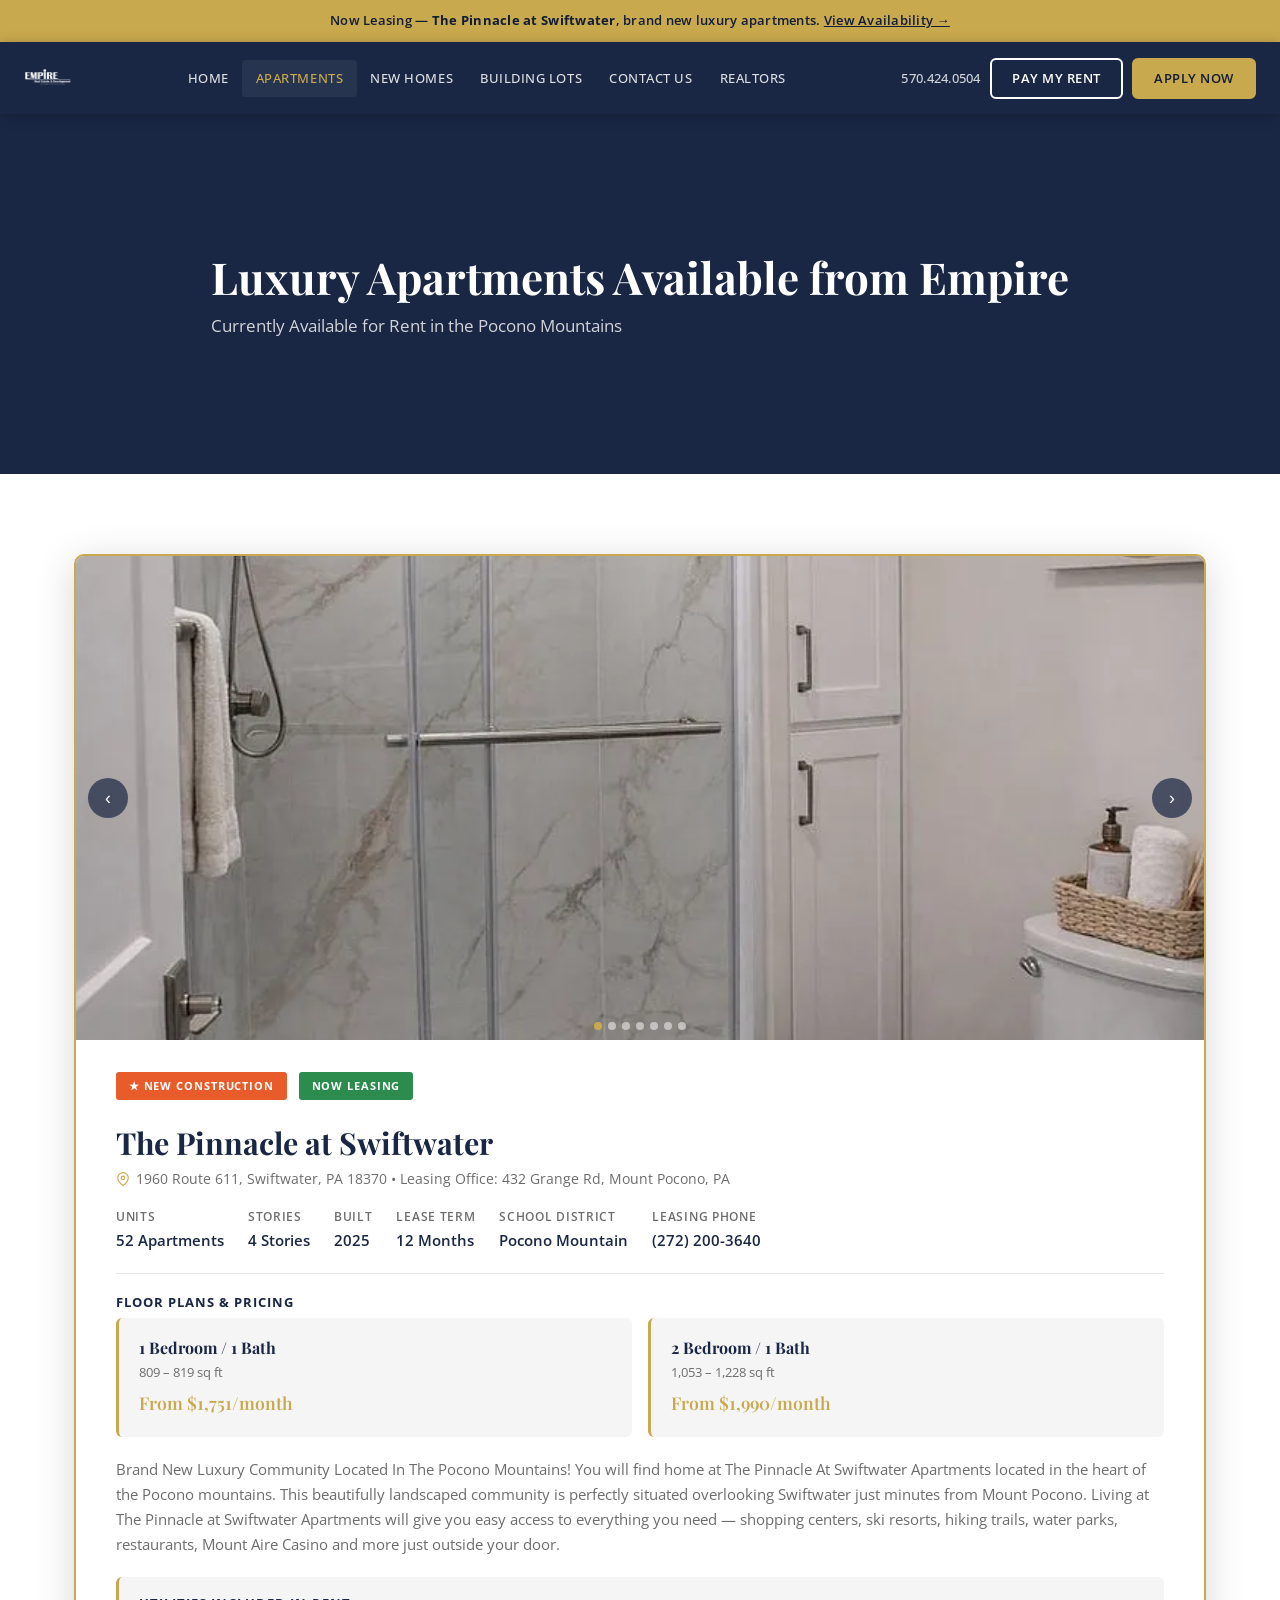
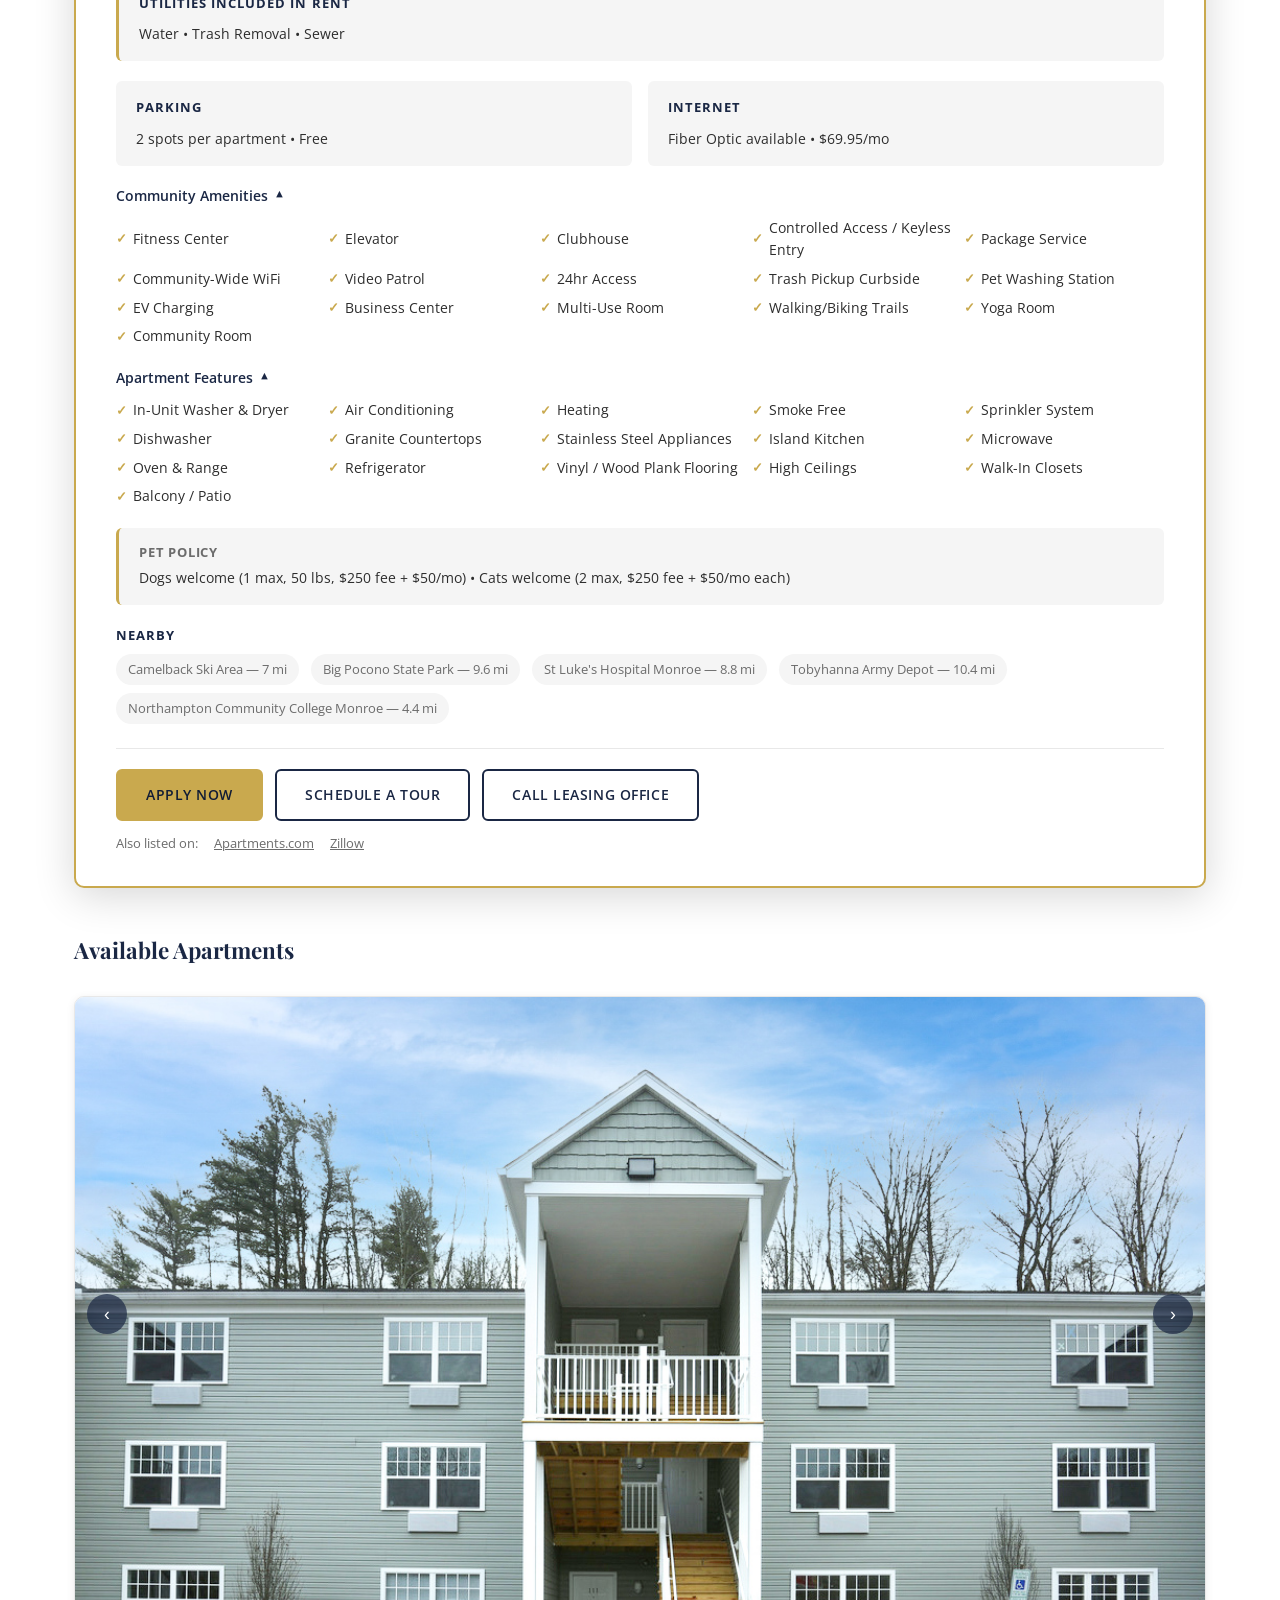
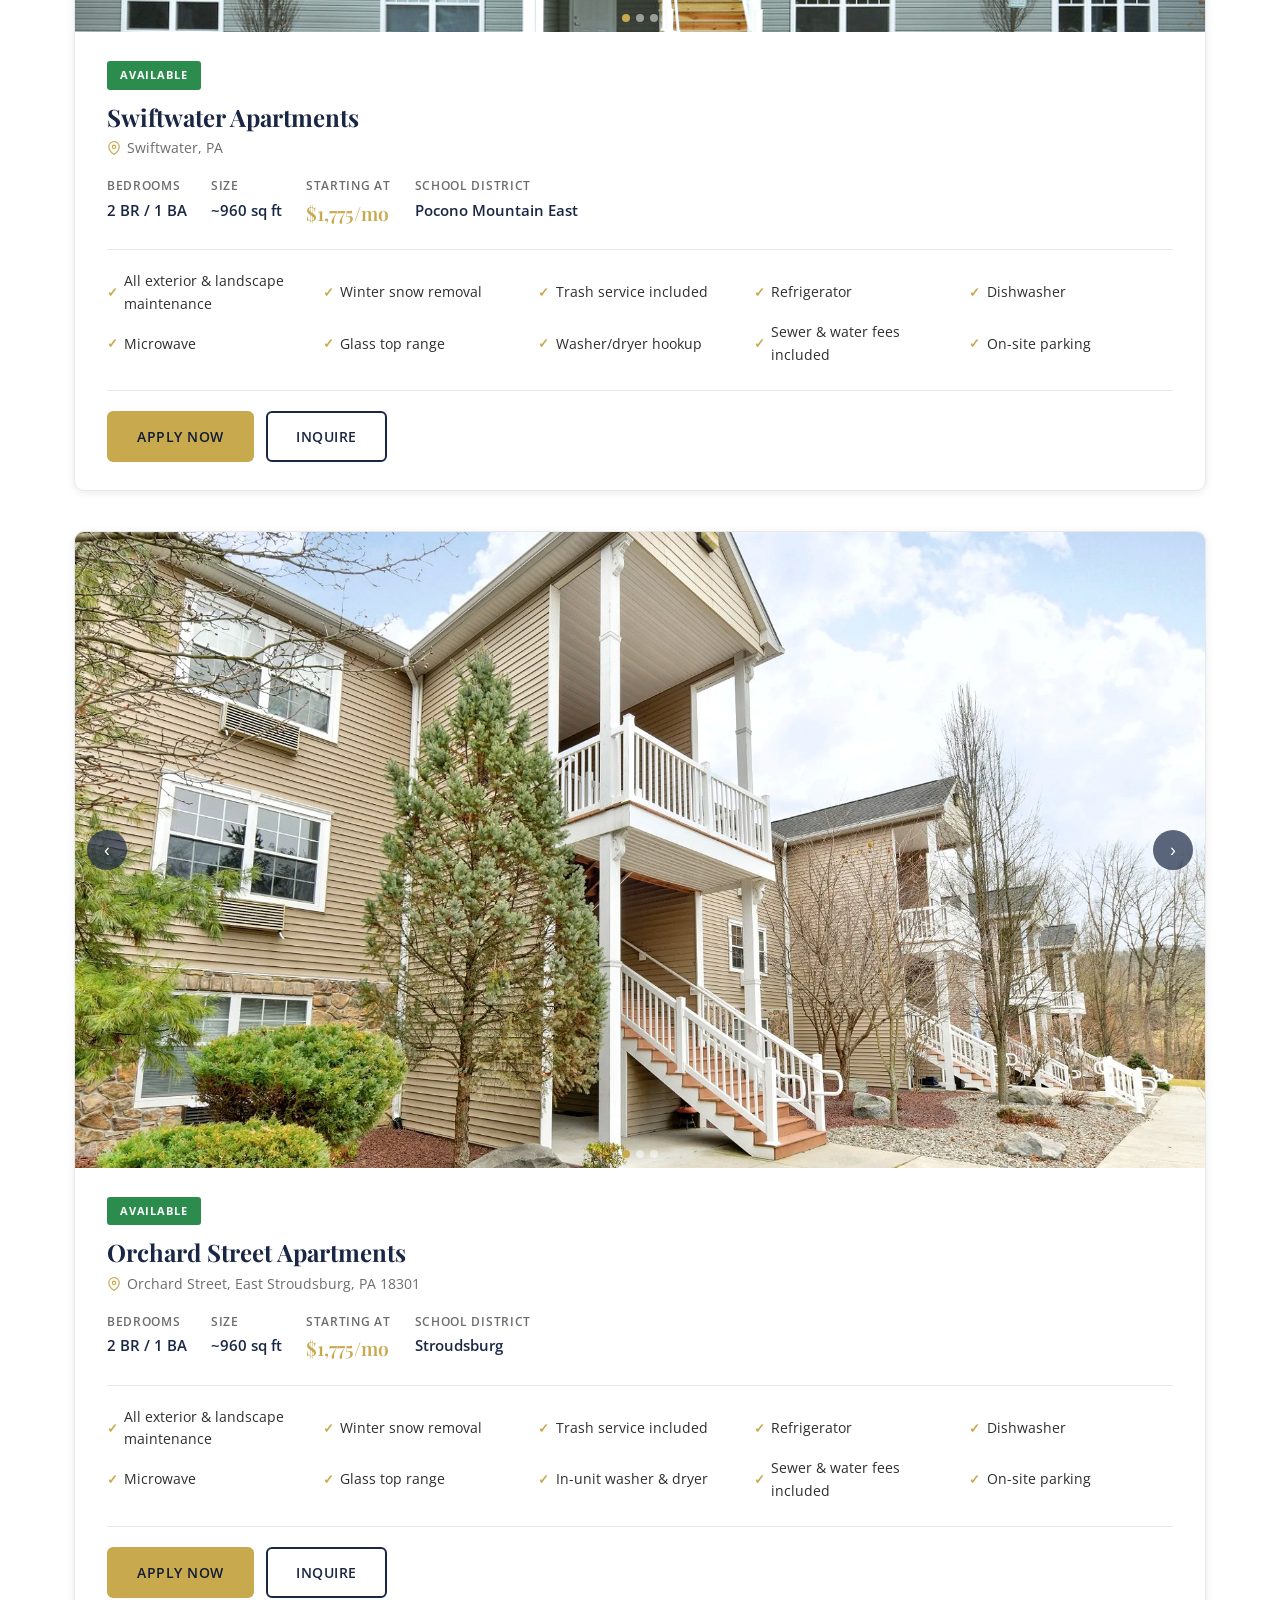
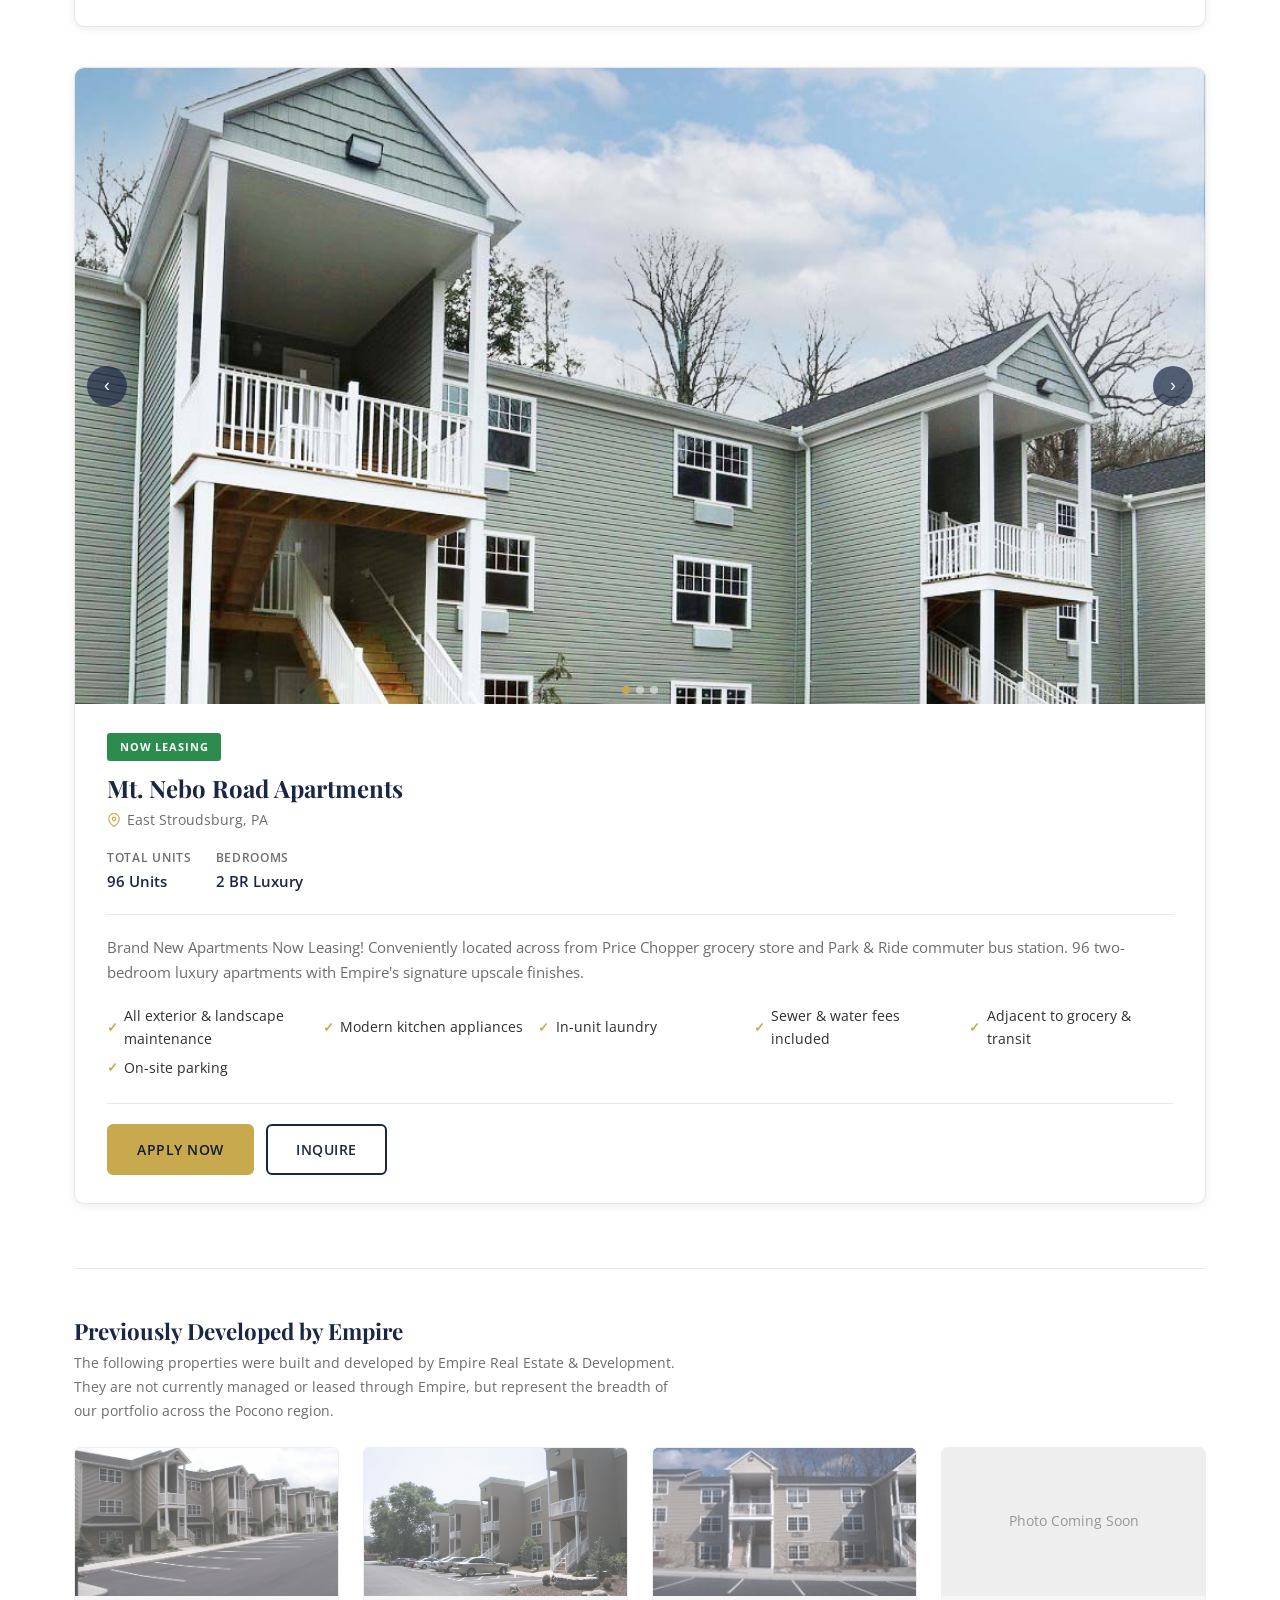
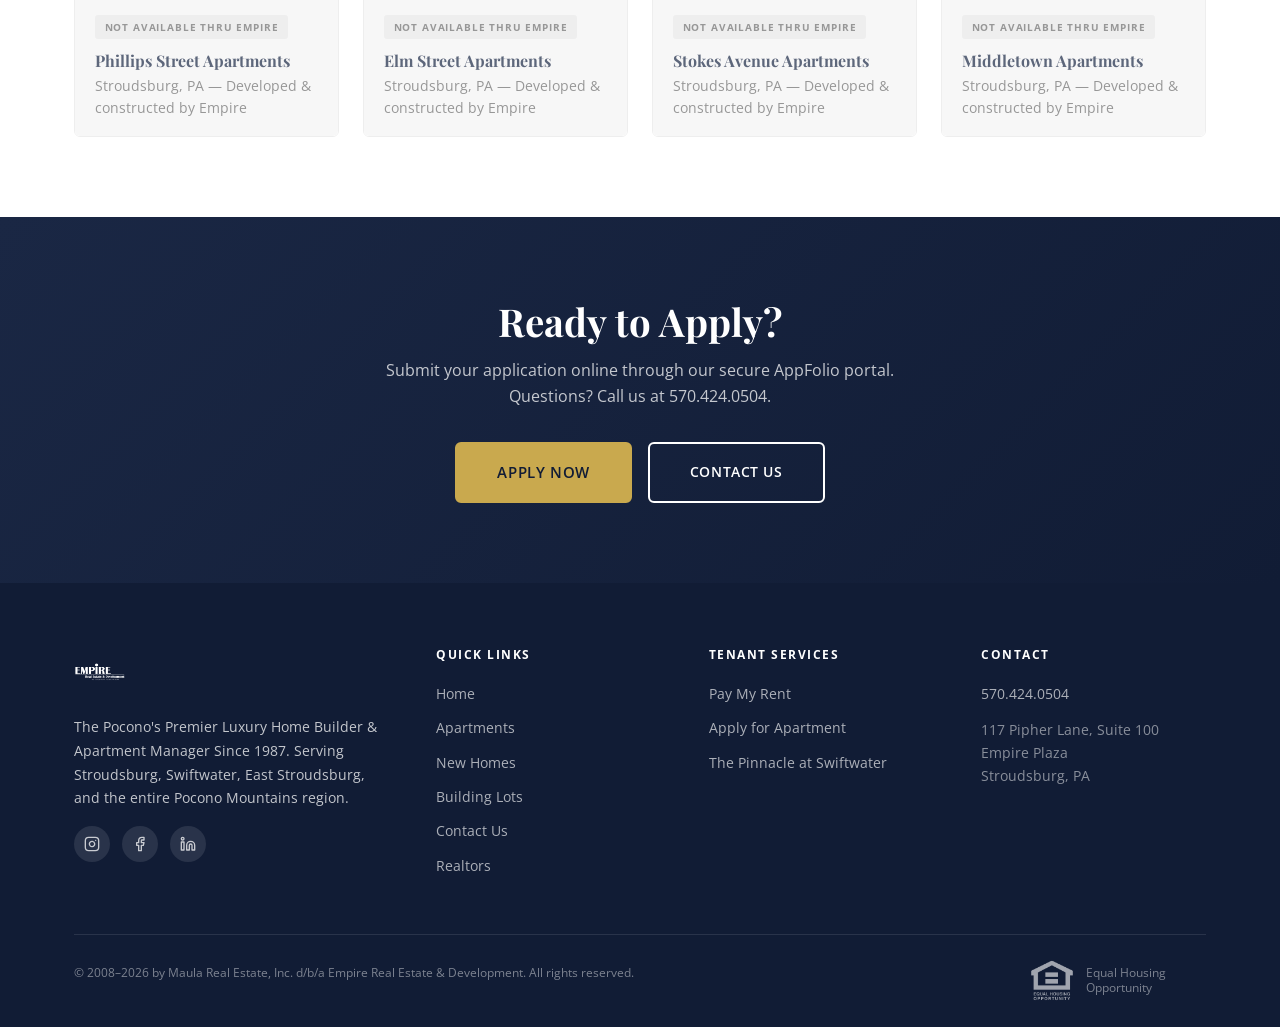
==== apartments.html @ 563bdcbc "Initial" ====
<!DOCTYPE html>
<html lang="en">
<head>
  <meta charset="UTF-8">
  <meta name="viewport" content="width=device-width, initial-scale=1.0">
  <title>Luxury Apartments for Rent | Empire Real Estate</title>
  <meta name="description" content="Browse luxury apartments for rent in the Pocono Mountains — Stroudsburg, Swiftwater &amp; East Stroudsburg. New construction now leasing. Call 570.424.0504.">

  <!-- Open Graph -->
  <meta property="og:type"        content="website">
  <meta property="og:url"         content="https://www.empireunlimited.com/apartments.html">
  <meta property="og:title"       content="Luxury Apartments for Rent | Empire Real Estate">
  <meta property="og:description" content="Browse luxury apartments for rent in the Pocono Mountains — Stroudsburg, Swiftwater &amp; East Stroudsburg.">
  <meta property="og:image"       content="https://www.empireunlimited.com/images/pinnacle-at-swiftwater/livingroom.jpg">

  <!-- Favicon -->
  <link rel="icon"             href="favicon.ico" sizes="any">
  <link rel="icon"             href="images/favicon-32x32.png" type="image/png" sizes="32x32">
  <link rel="icon"             href="images/favicon-16x16.png" type="image/png" sizes="16x16">
  <link rel="apple-touch-icon" href="images/apple-touch-icon.png">

  <!-- Fonts -->
  <link rel="preconnect" href="https://fonts.googleapis.com">
  <link rel="preconnect" href="https://fonts.gstatic.com" crossorigin>
  <link href="https://fonts.googleapis.com/css2?family=Playfair+Display:ital,wght@0,400;0,600;0,700;1,400&family=Open+Sans:wght@300;400;500;600&display=swap" rel="stylesheet">

  <link rel="stylesheet" href="css/style.css">
</head>
<body>

<!-- ===== INFO BANNER ===== -->
<div class="info-banner">
  <p>Now Leasing — <strong>The Pinnacle at Swiftwater</strong>, brand new luxury apartments. <a href="#pinnacle">View Availability &rarr;</a></p>
</div>

<!-- ===== HEADER ===== -->
<header class="site-header">
  <div class="header-inner">
    <a href="index.html" class="header-logo" aria-label="Empire Real Estate — Home">
      <img src="images/brand/02-logo-rgb.png" alt="Empire Real Estate &amp; Development">
    </a>
    <button class="nav-toggle" aria-label="Toggle navigation" aria-expanded="false">☰</button>
    <nav class="header-nav" aria-label="Main navigation">
      <a href="index.html">Home</a>
      <a href="apartments.html">Apartments</a>
      <a href="new-homes.html">New Homes</a>
      <a href="building-lots.html">Building Lots</a>
      <a href="contact.html">Contact Us</a>
      <a href="realtors.html">Realtors</a>
    </nav>
    <div class="header-ctas">
      <span class="header-phone"><a href="tel:5704240504">570.424.0504</a></span>
      <a href="https://empirerealestate.appfolio.com/connect/users/sign_in" class="btn btn-outline btn-sm" target="_blank" rel="noopener noreferrer">Pay My Rent</a>
      <a href="https://empirerealestate.appfolio.com/listings/e20c38e4-67cb-4329-a742-0ed7de49cdbc/apply?source=Website" class="btn btn-primary btn-sm" target="_blank" rel="noopener noreferrer">Apply Now</a>
    </div>
  </div>
</header>

<!-- ===== PAGE HERO ===== -->
<section class="page-hero">
  <div class="container page-hero-content">
    <h1>Luxury Apartments Available from Empire</h1>
    <p>Currently Available for Rent in the Pocono Mountains</p>
  </div>
</section>

<!-- ===== APARTMENTS MAIN ===== -->
<section class="section">
  <div class="container">

    <!-- ==================== PINNACLE AT SWIFTWATER (FEATURED) ==================== -->
    <div class="apt-card-featured" id="pinnacle">
      <!-- Gallery -->
      <div class="apt-gallery apt-gallery-featured">
        <img src="images/pinnacle-at-swiftwater/42c678403e1d81d7187f6c78c7945374-cc_ft_768.jpg" alt="The Pinnacle at Swiftwater exterior" class="active">
        <img src="images/pinnacle-at-swiftwater/livingroom.jpg" alt="Pinnacle at Swiftwater luxury living room" loading="lazy">
        <img src="images/pinnacle-at-swiftwater/8e52c3ddbadc016cf6ee925c57341535-cc_ft_768.jpg" alt="Pinnacle at Swiftwater kitchen" loading="lazy">
        <img src="images/pinnacle-at-swiftwater/95d7ea08d650b761234edf75964a9949-cc_ft_768.jpg" alt="Pinnacle at Swiftwater bedroom" loading="lazy">
        <img src="images/pinnacle-at-swiftwater/7bb06bfc869e3f164def2ef9836ce041-cc_ft_768.jpg" alt="Pinnacle at Swiftwater amenities" loading="lazy">
        <img src="images/pinnacle-at-swiftwater/b66e2c9a29f76f85a94e25e8d7f66b3d-cc_ft_768.jpg" alt="Pinnacle at Swiftwater community" loading="lazy">
        <img src="images/pinnacle-at-swiftwater/dining.jpg" alt="Pinnacle at Swiftwater dining area" loading="lazy">
        <button class="gallery-btn prev" aria-label="Previous photo">&#8249;</button>
        <button class="gallery-btn next" aria-label="Next photo">&#8250;</button>
        <div class="gallery-dots">
          <button class="gallery-dot active" aria-label="Photo 1"></button>
          <button class="gallery-dot" aria-label="Photo 2"></button>
          <button class="gallery-dot" aria-label="Photo 3"></button>
          <button class="gallery-dot" aria-label="Photo 4"></button>
          <button class="gallery-dot" aria-label="Photo 5"></button>
          <button class="gallery-dot" aria-label="Photo 6"></button>
          <button class="gallery-dot" aria-label="Photo 7"></button>
        </div>
      </div>

      <!-- Body -->
      <div class="apt-body apt-body-featured">
        <div style="display:flex;align-items:center;gap:.75rem;flex-wrap:wrap;margin-bottom:.75rem;">
          <span class="apt-badge new">&#9733; New Construction</span>
          <span class="apt-badge leasing">Now Leasing</span>
        </div>

        <h2 class="apt-title apt-title-featured">The Pinnacle at Swiftwater</h2>
        <p class="apt-location">
          <svg xmlns="http://www.w3.org/2000/svg" viewBox="0 0 24 24" fill="none" stroke="currentColor" stroke-width="2" stroke-linecap="round" stroke-linejoin="round"><path d="M21 10c0 7-9 13-9 13s-9-6-9-13a9 9 0 0 1 18 0z"/><circle cx="12" cy="10" r="3"/></svg>
          1960 Route 611, Swiftwater, PA 18370 &bull; Leasing Office: 432 Grange Rd, Mount Pocono, PA
        </p>

        <div class="apt-meta">
          <div class="apt-meta-item">
            <span class="apt-meta-label">Units</span>
            <span class="apt-meta-value">52 Apartments</span>
          </div>
          <div class="apt-meta-item">
            <span class="apt-meta-label">Stories</span>
            <span class="apt-meta-value">4 Stories</span>
          </div>
          <div class="apt-meta-item">
            <span class="apt-meta-label">Built</span>
            <span class="apt-meta-value">2025</span>
          </div>
          <div class="apt-meta-item">
            <span class="apt-meta-label">Lease Term</span>
            <span class="apt-meta-value">12 Months</span>
          </div>
          <div class="apt-meta-item">
            <span class="apt-meta-label">School District</span>
            <span class="apt-meta-value">Pocono Mountain</span>
          </div>
          <div class="apt-meta-item">
            <span class="apt-meta-label">Leasing Phone</span>
            <span class="apt-meta-value"><a href="tel:2722003640">(272) 200-3640</a></span>
          </div>
        </div>

        <!-- Floor Plans -->
        <h3 class="amenities-section-title">Floor Plans &amp; Pricing</h3>
        <div class="floor-plans">
          <div class="floor-plan-card">
            <h4>1 Bedroom / 1 Bath</h4>
            <p class="sqft">809 &ndash; 819 sq ft</p>
            <p class="price">From $1,751/month</p>
          </div>
          <div class="floor-plan-card">
            <h4>2 Bedroom / 1 Bath</h4>
            <p class="sqft">1,053 &ndash; 1,228 sq ft</p>
            <p class="price">From $1,990/month</p>
          </div>
        </div>

        <!-- Description -->
        <p class="apt-desc">Brand New Luxury Community Located In The Pocono Mountains! You will find home at The Pinnacle At Swiftwater Apartments located in the heart of the Pocono mountains. This beautifully landscaped community is perfectly situated overlooking Swiftwater just minutes from Mount Pocono. Living at The Pinnacle at Swiftwater Apartments will give you easy access to everything you need — shopping centers, ski resorts, hiking trails, water parks, restaurants, Mount Aire Casino and more just outside your door.</p>

        <!-- Utilities -->
        <div style="background:var(--gray-light);border-radius:var(--radius);padding:1rem 1.25rem;margin-bottom:1.25rem;border-left:3px solid var(--gold);">
          <p class="amenities-section-title" style="margin-top:0;">Utilities Included in Rent</p>
          <p style="font-size:.875rem;color:var(--charcoal);margin:0;">Water &bull; Trash Removal &bull; Sewer</p>
        </div>

        <!-- Parking / Internet -->
        <div style="display:grid;grid-template-columns:1fr 1fr;gap:1rem;margin-bottom:1.25rem;">
          <div style="background:var(--gray-light);border-radius:var(--radius);padding:1rem 1.25rem;">
            <p class="amenities-section-title" style="margin-top:0;">Parking</p>
            <p style="font-size:.875rem;color:var(--charcoal);margin:0;">2 spots per apartment &bull; Free</p>
          </div>
          <div style="background:var(--gray-light);border-radius:var(--radius);padding:1rem 1.25rem;">
            <p class="amenities-section-title" style="margin-top:0;">Internet</p>
            <p style="font-size:.875rem;color:var(--charcoal);margin:0;">Fiber Optic available &bull; $69.95/mo</p>
          </div>
        </div>

        <!-- Community Amenities -->
        <button class="amenities-toggle open" data-target="pinnacle-community-amenities">
          Community Amenities <span class="arrow">▼</span>
        </button>
        <div id="pinnacle-community-amenities" class="amenities-content open">
          <div class="amenities-grid">
            <span class="amenity-item">Fitness Center</span>
            <span class="amenity-item">Elevator</span>
            <span class="amenity-item">Clubhouse</span>
            <span class="amenity-item">Controlled Access / Keyless Entry</span>
            <span class="amenity-item">Package Service</span>
            <span class="amenity-item">Community-Wide WiFi</span>
            <span class="amenity-item">Video Patrol</span>
            <span class="amenity-item">24hr Access</span>
            <span class="amenity-item">Trash Pickup Curbside</span>
            <span class="amenity-item">Pet Washing Station</span>
            <span class="amenity-item">EV Charging</span>
            <span class="amenity-item">Business Center</span>
            <span class="amenity-item">Multi-Use Room</span>
            <span class="amenity-item">Walking/Biking Trails</span>
            <span class="amenity-item">Yoga Room</span>
            <span class="amenity-item">Community Room</span>
          </div>
        </div>

        <!-- Apartment Features -->
        <button class="amenities-toggle open" data-target="pinnacle-apt-features" style="margin-top:1rem;">
          Apartment Features <span class="arrow">▼</span>
        </button>
        <div id="pinnacle-apt-features" class="amenities-content open">
          <div class="amenities-grid">
            <span class="amenity-item">In-Unit Washer &amp; Dryer</span>
            <span class="amenity-item">Air Conditioning</span>
            <span class="amenity-item">Heating</span>
            <span class="amenity-item">Smoke Free</span>
            <span class="amenity-item">Sprinkler System</span>
            <span class="amenity-item">Dishwasher</span>
            <span class="amenity-item">Granite Countertops</span>
            <span class="amenity-item">Stainless Steel Appliances</span>
            <span class="amenity-item">Island Kitchen</span>
            <span class="amenity-item">Microwave</span>
            <span class="amenity-item">Oven &amp; Range</span>
            <span class="amenity-item">Refrigerator</span>
            <span class="amenity-item">Vinyl / Wood Plank Flooring</span>
            <span class="amenity-item">High Ceilings</span>
            <span class="amenity-item">Walk-In Closets</span>
            <span class="amenity-item">Balcony / Patio</span>
          </div>
        </div>

        <!-- Pet Policy -->
        <div class="pet-policy" style="margin-top:1.25rem;">
          <h4>Pet Policy</h4>
          <p>Dogs welcome (1 max, 50 lbs, $250 fee + $50/mo) &bull; Cats welcome (2 max, $250 fee + $50/mo each)</p>
        </div>

        <!-- Nearby -->
        <p class="amenities-section-title">Nearby</p>
        <div class="nearby-list">
          <span class="nearby-item">Camelback Ski Area — 7 mi</span>
          <span class="nearby-item">Big Pocono State Park — 9.6 mi</span>
          <span class="nearby-item">St Luke's Hospital Monroe — 8.8 mi</span>
          <span class="nearby-item">Tobyhanna Army Depot — 10.4 mi</span>
          <span class="nearby-item">Northampton Community College Monroe — 4.4 mi</span>
        </div>

        <!-- CTAs -->
        <div class="apt-ctas">
          <a href="https://empirerealestate.appfolio.com/listings/e20c38e4-67cb-4329-a742-0ed7de49cdbc/apply?source=Website" class="btn btn-primary" target="_blank" rel="noopener noreferrer">Apply Now</a>
          <a href="contact.html" class="btn btn-outline-navy">Schedule a Tour</a>
          <a href="tel:2722003640" class="btn btn-outline-navy">Call Leasing Office</a>
        </div>

        <div class="apt-ext-links">
          <span>Also listed on:</span>
          <a href="https://www.apartments.com/the-pinnacle-at-swiftwater-swiftwater-pa/04s8gc1" target="_blank" rel="noopener noreferrer">Apartments.com</a>
          <a href="https://www.zillow.com/apartments/swiftwater-pa/the-pinnacle-at-swiftwater/Cm6TND/" target="_blank" rel="noopener noreferrer">Zillow</a>
        </div>
      </div>
    </div>

    <!-- ==================== SWIFTWATER APARTMENTS ==================== -->
    <div style="margin-top:3rem;">
      <h2 style="font-size:1.4rem;margin-bottom:1.5rem;color:var(--navy);">Available Apartments</h2>
    </div>

    <div class="apt-grid">

      <!-- Swiftwater -->
      <div class="apt-card">
        <div class="apt-gallery">
          <img src="images/swiftwater-apts/01-exterior.jpg" alt="Swiftwater Apartments exterior" class="active">
          <img src="images/swiftwater-apts/02-exterior-2.jpg" alt="Swiftwater Apartments exterior view 2" loading="lazy">
          <img src="images/swiftwater-apts/03-interior.jpg" alt="Swiftwater Apartments interior" loading="lazy">
          <button class="gallery-btn prev" aria-label="Previous photo">&#8249;</button>
          <button class="gallery-btn next" aria-label="Next photo">&#8250;</button>
          <div class="gallery-dots">
            <button class="gallery-dot active" aria-label="Photo 1"></button>
            <button class="gallery-dot" aria-label="Photo 2"></button>
            <button class="gallery-dot" aria-label="Photo 3"></button>
          </div>
        </div>
        <div class="apt-body">
          <span class="apt-badge leasing">Available</span>
          <h2 class="apt-title">Swiftwater Apartments</h2>
          <p class="apt-location">
            <svg xmlns="http://www.w3.org/2000/svg" viewBox="0 0 24 24" fill="none" stroke="currentColor" stroke-width="2" stroke-linecap="round" stroke-linejoin="round"><path d="M21 10c0 7-9 13-9 13s-9-6-9-13a9 9 0 0 1 18 0z"/><circle cx="12" cy="10" r="3"/></svg>
            Swiftwater, PA
          </p>
          <div class="apt-meta">
            <div class="apt-meta-item">
              <span class="apt-meta-label">Bedrooms</span>
              <span class="apt-meta-value">2 BR / 1 BA</span>
            </div>
            <div class="apt-meta-item">
              <span class="apt-meta-label">Size</span>
              <span class="apt-meta-value">~960 sq ft</span>
            </div>
            <div class="apt-meta-item">
              <span class="apt-meta-label">Starting At</span>
              <span class="apt-meta-value apt-price">$1,775/mo</span>
            </div>
            <div class="apt-meta-item">
              <span class="apt-meta-label">School District</span>
              <span class="apt-meta-value">Pocono Mountain East</span>
            </div>
          </div>
          <div class="amenities-grid">
            <span class="amenity-item">All exterior &amp; landscape maintenance</span>
            <span class="amenity-item">Winter snow removal</span>
            <span class="amenity-item">Trash service included</span>
            <span class="amenity-item">Refrigerator</span>
            <span class="amenity-item">Dishwasher</span>
            <span class="amenity-item">Microwave</span>
            <span class="amenity-item">Glass top range</span>
            <span class="amenity-item">Washer/dryer hookup</span>
            <span class="amenity-item">Sewer &amp; water fees included</span>
            <span class="amenity-item">On-site parking</span>
          </div>
          <div class="apt-ctas">
            <a href="https://empirerealestate.appfolio.com/listings/e20c38e4-67cb-4329-a742-0ed7de49cdbc/apply?source=Website" class="btn btn-primary" target="_blank" rel="noopener noreferrer">Apply Now</a>
            <a href="contact.html" class="btn btn-outline-navy">Inquire</a>
          </div>
        </div>
      </div>

      <!-- Orchard Street -->
      <div class="apt-card">
        <div class="apt-gallery">
          <img src="images/orchard-street-apts/01-exterior.jpg" alt="Orchard Street Apartments exterior" class="active">
          <img src="images/orchard-street-apts/02-kitchen-interior.jpg" alt="Orchard Street Apartments kitchen" loading="lazy">
          <img src="images/orchard-street-apts/03-bathroom.jpg" alt="Orchard Street Apartments bathroom" loading="lazy">
          <button class="gallery-btn prev" aria-label="Previous photo">&#8249;</button>
          <button class="gallery-btn next" aria-label="Next photo">&#8250;</button>
          <div class="gallery-dots">
            <button class="gallery-dot active" aria-label="Photo 1"></button>
            <button class="gallery-dot" aria-label="Photo 2"></button>
            <button class="gallery-dot" aria-label="Photo 3"></button>
          </div>
        </div>
        <div class="apt-body">
          <span class="apt-badge leasing">Available</span>
          <h2 class="apt-title">Orchard Street Apartments</h2>
          <p class="apt-location">
            <svg xmlns="http://www.w3.org/2000/svg" viewBox="0 0 24 24" fill="none" stroke="currentColor" stroke-width="2" stroke-linecap="round" stroke-linejoin="round"><path d="M21 10c0 7-9 13-9 13s-9-6-9-13a9 9 0 0 1 18 0z"/><circle cx="12" cy="10" r="3"/></svg>
            Orchard Street, East Stroudsburg, PA 18301
          </p>
          <div class="apt-meta">
            <div class="apt-meta-item">
              <span class="apt-meta-label">Bedrooms</span>
              <span class="apt-meta-value">2 BR / 1 BA</span>
            </div>
            <div class="apt-meta-item">
              <span class="apt-meta-label">Size</span>
              <span class="apt-meta-value">~960 sq ft</span>
            </div>
            <div class="apt-meta-item">
              <span class="apt-meta-label">Starting At</span>
              <span class="apt-meta-value apt-price">$1,775/mo</span>
            </div>
            <div class="apt-meta-item">
              <span class="apt-meta-label">School District</span>
              <span class="apt-meta-value">Stroudsburg</span>
            </div>
          </div>
          <div class="amenities-grid">
            <span class="amenity-item">All exterior &amp; landscape maintenance</span>
            <span class="amenity-item">Winter snow removal</span>
            <span class="amenity-item">Trash service included</span>
            <span class="amenity-item">Refrigerator</span>
            <span class="amenity-item">Dishwasher</span>
            <span class="amenity-item">Microwave</span>
            <span class="amenity-item">Glass top range</span>
            <span class="amenity-item">In-unit washer &amp; dryer</span>
            <span class="amenity-item">Sewer &amp; water fees included</span>
            <span class="amenity-item">On-site parking</span>
          </div>
          <div class="apt-ctas">
            <a href="https://empirerealestate.appfolio.com/listings/e20c38e4-67cb-4329-a742-0ed7de49cdbc/apply?source=Website" class="btn btn-primary" target="_blank" rel="noopener noreferrer">Apply Now</a>
            <a href="contact.html" class="btn btn-outline-navy">Inquire</a>
          </div>
        </div>
      </div>

      <!-- Mt. Nebo Road -->
      <div class="apt-card">
        <div class="apt-gallery">
          <img src="images/mt-nebo-road-apts/01-exterior.jpg" alt="Mt. Nebo Road Apartments exterior" class="active">
          <img src="images/mt-nebo-road-apts/02-preview.jpg" alt="Mt. Nebo Road Apartments preview" loading="lazy">
          <img src="images/mt-nebo-road-apts/03-interior.jpg" alt="Mt. Nebo Road Apartments interior" loading="lazy">
          <button class="gallery-btn prev" aria-label="Previous photo">&#8249;</button>
          <button class="gallery-btn next" aria-label="Next photo">&#8250;</button>
          <div class="gallery-dots">
            <button class="gallery-dot active" aria-label="Photo 1"></button>
            <button class="gallery-dot" aria-label="Photo 2"></button>
            <button class="gallery-dot" aria-label="Photo 3"></button>
          </div>
        </div>
        <div class="apt-body">
          <span class="apt-badge leasing">Now Leasing</span>
          <h2 class="apt-title">Mt. Nebo Road Apartments</h2>
          <p class="apt-location">
            <svg xmlns="http://www.w3.org/2000/svg" viewBox="0 0 24 24" fill="none" stroke="currentColor" stroke-width="2" stroke-linecap="round" stroke-linejoin="round"><path d="M21 10c0 7-9 13-9 13s-9-6-9-13a9 9 0 0 1 18 0z"/><circle cx="12" cy="10" r="3"/></svg>
            East Stroudsburg, PA
          </p>
          <div class="apt-meta">
            <div class="apt-meta-item">
              <span class="apt-meta-label">Total Units</span>
              <span class="apt-meta-value">96 Units</span>
            </div>
            <div class="apt-meta-item">
              <span class="apt-meta-label">Bedrooms</span>
              <span class="apt-meta-value">2 BR Luxury</span>
            </div>
          </div>
          <p class="apt-desc">Brand New Apartments Now Leasing! Conveniently located across from Price Chopper grocery store and Park &amp; Ride commuter bus station. 96 two-bedroom luxury apartments with Empire's signature upscale finishes.</p>
          <div class="amenities-grid">
            <span class="amenity-item">All exterior &amp; landscape maintenance</span>
            <span class="amenity-item">Modern kitchen appliances</span>
            <span class="amenity-item">In-unit laundry</span>
            <span class="amenity-item">Sewer &amp; water fees included</span>
            <span class="amenity-item">Adjacent to grocery &amp; transit</span>
            <span class="amenity-item">On-site parking</span>
          </div>
          <div class="apt-ctas">
            <a href="https://empirerealestate.appfolio.com/listings/e20c38e4-67cb-4329-a742-0ed7de49cdbc/apply?source=Website" class="btn btn-primary" target="_blank" rel="noopener noreferrer">Apply Now</a>
            <a href="contact.html" class="btn btn-outline-navy">Inquire</a>
          </div>
        </div>
      </div>

    </div><!-- /.apt-grid -->

    <!-- ==================== PREVIOUSLY DEVELOPED ==================== -->
    <div class="prev-developed">
      <h2 style="font-size:1.4rem;margin-bottom:.4rem;color:var(--navy);">Previously Developed by Empire</h2>
      <p style="color:var(--text-muted);font-size:.9rem;max-width:620px;margin-bottom:1.5rem;">The following properties were built and developed by Empire Real Estate &amp; Development. They are not currently managed or leased through Empire, but represent the breadth of our portfolio across the Pocono region.</p>

      <div class="prev-developed-grid">
        <div class="prev-card">
          <div class="prev-card-img">
            <img src="images/phillips-street-apts/01-exterior.jpg" alt="Phillips Street Apartments exterior" loading="lazy">
          </div>
          <div class="prev-card-body">
            <span class="apt-badge unavailable" style="font-size:.65rem;padding:.2rem .6rem;">Not Available Thru Empire</span>
            <h3>Phillips Street Apartments</h3>
            <p>Stroudsburg, PA &mdash; Developed &amp; constructed by Empire</p>
          </div>
        </div>

        <div class="prev-card">
          <div class="prev-card-img">
            <img src="images/elm-street-apts/01-exterior.jpg" alt="Elm Street Apartments exterior" loading="lazy">
          </div>
          <div class="prev-card-body">
            <span class="apt-badge unavailable" style="font-size:.65rem;padding:.2rem .6rem;">Not Available Thru Empire</span>
            <h3>Elm Street Apartments</h3>
            <p>Stroudsburg, PA &mdash; Developed &amp; constructed by Empire</p>
          </div>
        </div>

        <div class="prev-card">
          <div class="prev-card-img">
            <img src="images/stokes-avenue-apts/01-exterior.jpg" alt="Stokes Avenue Apartments exterior" loading="lazy">
          </div>
          <div class="prev-card-body">
            <span class="apt-badge unavailable" style="font-size:.65rem;padding:.2rem .6rem;">Not Available Thru Empire</span>
            <h3>Stokes Avenue Apartments</h3>
            <p>Stroudsburg, PA &mdash; Developed &amp; constructed by Empire</p>
          </div>
        </div>

        <div class="prev-card">
          <div class="prev-card-img" style="background:var(--gray);aspect-ratio:16/9;display:flex;align-items:center;justify-content:center;">
            <span style="color:var(--text-muted);font-size:.85rem;">Photo Coming Soon</span>
          </div>
          <div class="prev-card-body">
            <span class="apt-badge unavailable" style="font-size:.65rem;padding:.2rem .6rem;">Not Available Thru Empire</span>
            <h3>Middletown Apartments</h3>
            <p>Stroudsburg, PA &mdash; Developed &amp; constructed by Empire</p>
          </div>
        </div>
      </div>
    </div>

  </div>
</section>

<!-- ===== CTA BANNER ===== -->
<section class="cta-banner">
  <div class="container">
    <h2>Ready to Apply?</h2>
    <p>Submit your application online through our secure AppFolio portal. Questions? Call us at 570.424.0504.</p>
    <div style="display:flex;gap:1rem;justify-content:center;flex-wrap:wrap;">
      <a href="https://empirerealestate.appfolio.com/listings/e20c38e4-67cb-4329-a742-0ed7de49cdbc/apply?source=Website" class="btn btn-primary" style="padding:1rem 2.5rem;" target="_blank" rel="noopener noreferrer">Apply Now</a>
      <a href="contact.html" class="btn btn-outline" style="padding:1rem 2.5rem;">Contact Us</a>
    </div>
  </div>
</section>

<!-- ===== FOOTER ===== -->
<footer class="site-footer">
  <div class="container">
    <div class="footer-grid">
      <div class="footer-brand">
        <div class="logo">
          <a href="index.html">
            <img src="images/brand/02-logo-rgb.png" alt="Empire Real Estate &amp; Development">
          </a>
        </div>
        <p>The Pocono's Premier Luxury Home Builder &amp; Apartment Manager Since 1987. Serving Stroudsburg, Swiftwater, East Stroudsburg, and the entire Pocono Mountains region.</p>
        <div class="footer-social">
          <a href="https://www.instagram.com/empireapartments" target="_blank" rel="noopener noreferrer" aria-label="Instagram">
            <svg xmlns="http://www.w3.org/2000/svg" viewBox="0 0 24 24" fill="none" stroke="currentColor" stroke-width="2" stroke-linecap="round" stroke-linejoin="round"><rect x="2" y="2" width="20" height="20" rx="5" ry="5"/><path d="M16 11.37A4 4 0 1 1 12.63 8 4 4 0 0 1 16 11.37z"/><line x1="17.5" y1="6.5" x2="17.51" y2="6.5"/></svg>
          </a>
          <a href="https://www.facebook.com/empireapartments" target="_blank" rel="noopener noreferrer" aria-label="Facebook">
            <svg xmlns="http://www.w3.org/2000/svg" viewBox="0 0 24 24" fill="none" stroke="currentColor" stroke-width="2" stroke-linecap="round" stroke-linejoin="round"><path d="M18 2h-3a5 5 0 0 0-5 5v3H7v4h3v8h4v-8h3l1-4h-4V7a1 1 0 0 1 1-1h3z"/></svg>
          </a>
          <a href="https://www.linkedin.com/company/empire-real-estate-and-development/about/" target="_blank" rel="noopener noreferrer" aria-label="LinkedIn">
            <svg xmlns="http://www.w3.org/2000/svg" viewBox="0 0 24 24" fill="none" stroke="currentColor" stroke-width="2" stroke-linecap="round" stroke-linejoin="round"><path d="M16 8a6 6 0 0 1 6 6v7h-4v-7a2 2 0 0 0-2-2 2 2 0 0 0-2 2v7h-4v-7a6 6 0 0 1 6-6z"/><rect x="2" y="9" width="4" height="12"/><circle cx="4" cy="4" r="2"/></svg>
          </a>
        </div>
      </div>
      <div class="footer-col">
        <h4>Quick Links</h4>
        <ul>
          <li><a href="index.html">Home</a></li>
          <li><a href="apartments.html">Apartments</a></li>
          <li><a href="new-homes.html">New Homes</a></li>
          <li><a href="building-lots.html">Building Lots</a></li>
          <li><a href="contact.html">Contact Us</a></li>
          <li><a href="realtors.html">Realtors</a></li>
        </ul>
      </div>
      <div class="footer-col">
        <h4>Tenant Services</h4>
        <ul>
          <li><a href="https://empirerealestate.appfolio.com/connect/users/sign_in" target="_blank" rel="noopener noreferrer">Pay My Rent</a></li>
          <li><a href="https://empirerealestate.appfolio.com/listings/e20c38e4-67cb-4329-a742-0ed7de49cdbc/apply?source=Website" target="_blank" rel="noopener noreferrer">Apply for Apartment</a></li>
          <li><a href="#pinnacle">The Pinnacle at Swiftwater</a></li>
        </ul>
      </div>
      <div class="footer-col">
        <h4>Contact</h4>
        <ul>
          <li><a href="tel:5704240504">570.424.0504</a></li>
          <li style="color:rgba(255,255,255,.5);font-size:.875rem;padding:.25rem 0;">117 Pipher Lane, Suite 100<br>Empire Plaza<br>Stroudsburg, PA</li>
        </ul>
      </div>
    </div>
    <div class="footer-bottom">
      <p>&copy; 2008&ndash;2026 by Maula Real Estate, Inc. d/b/a Empire Real Estate &amp; Development. All rights reserved.</p>
      <div class="equal-housing">
        <img src="images/brand/03-equal-housing-logo.png" alt="Equal Housing Opportunity">
        <span>Equal Housing Opportunity</span>
      </div>
    </div>
  </div>
</footer>

<script src="js/main.js"></script>
</body>
</html>
---- css/style.css ----
/* ============================================================
   Empire Real Estate & Development — Global Stylesheet
   ============================================================ */

/* ---------- Google Fonts Import ---------- */
@import url('https://fonts.googleapis.com/css2?family=Playfair+Display:ital,wght@0,400;0,600;0,700;1,400&family=Open+Sans:wght@300;400;500;600&display=swap');

/* ---------- CSS Variables ---------- */
:root {
  --navy:       #1a2744;
  --navy-dark:  #111c35;
  --gold:       #c9a94e;
  --gold-light: #dfc07a;
  --white:      #ffffff;
  --off-white:  #f8f7f4;
  --gray-light: #f5f5f5;
  --gray:       #e8e8e8;
  --charcoal:   #2d2d2d;
  --text-muted: #6c6c6c;
  --border:     #ddd;

  --font-serif:  'Playfair Display', Georgia, serif;
  --font-sans:   'Open Sans', -apple-system, BlinkMacSystemFont, sans-serif;

  --shadow-sm:  0 2px 8px rgba(0,0,0,.08);
  --shadow-md:  0 4px 20px rgba(0,0,0,.12);
  --shadow-lg:  0 8px 40px rgba(0,0,0,.16);
  --radius:     6px;
  --transition: 0.25s ease;
}

/* ---------- Reset & Base ---------- */
*, *::before, *::after { box-sizing: border-box; margin: 0; padding: 0; }

html { scroll-behavior: smooth; font-size: 16px; }

body {
  font-family: var(--font-sans);
  color: var(--charcoal);
  background: var(--white);
  line-height: 1.65;
  -webkit-font-smoothing: antialiased;
}

img { max-width: 100%; height: auto; display: block; }
a  { color: var(--navy); text-decoration: none; transition: color var(--transition); }
a:hover { color: var(--gold); }
ul { list-style: none; }

h1,h2,h3,h4,h5 {
  font-family: var(--font-serif);
  color: var(--navy);
  line-height: 1.25;
}

p { margin-bottom: 1rem; }
p:last-child { margin-bottom: 0; }

/* ---------- Utility ---------- */
.container {
  max-width: 1180px;
  margin: 0 auto;
  padding: 0 1.5rem;
}

.section { padding: 5rem 0; }
.section-alt { background: var(--gray-light); }
.section-navy { background: var(--navy); color: var(--white); }
.section-navy h2, .section-navy h3, .section-navy p { color: var(--white); }

.section-heading {
  font-size: clamp(1.75rem, 3vw, 2.5rem);
  margin-bottom: .5rem;
}
.section-subheading {
  font-size: 1.05rem;
  color: var(--text-muted);
  max-width: 680px;
  margin-bottom: 3rem;
}
.section-navy .section-subheading { color: rgba(255,255,255,.75); }

.gold-rule {
  width: 60px;
  height: 3px;
  background: var(--gold);
  margin: 1rem 0 1.5rem;
}
.gold-rule.centered { margin-left: auto; margin-right: auto; }

.text-center { text-align: center; }
.text-gold   { color: var(--gold); }

/* ---------- Buttons ---------- */
.btn {
  display: inline-block;
  padding: .75rem 1.75rem;
  border-radius: var(--radius);
  font-family: var(--font-sans);
  font-size: .875rem;
  font-weight: 600;
  letter-spacing: .04em;
  text-transform: uppercase;
  cursor: pointer;
  border: 2px solid transparent;
  transition: all var(--transition);
  white-space: nowrap;
}

.btn-primary {
  background: var(--gold);
  color: var(--navy-dark);
  border-color: var(--gold);
}
.btn-primary:hover {
  background: var(--gold-light);
  border-color: var(--gold-light);
  color: var(--navy-dark);
  transform: translateY(-1px);
  box-shadow: 0 4px 16px rgba(201,169,78,.4);
}

.btn-outline {
  background: transparent;
  color: var(--white);
  border-color: var(--white);
}
.btn-outline:hover {
  background: var(--white);
  color: var(--navy);
  transform: translateY(-1px);
}

.btn-navy {
  background: var(--navy);
  color: var(--white);
  border-color: var(--navy);
}
.btn-navy:hover {
  background: var(--navy-dark);
  border-color: var(--navy-dark);
  color: var(--white);
  transform: translateY(-1px);
}

.btn-outline-navy {
  background: transparent;
  color: var(--navy);
  border-color: var(--navy);
}
.btn-outline-navy:hover {
  background: var(--navy);
  color: var(--white);
}

.btn-sm { padding: .5rem 1.25rem; font-size: .8rem; }

/* ---------- Header / Navbar ---------- */
.site-header {
  position: sticky;
  top: 0;
  z-index: 1000;
  background: var(--navy);
  box-shadow: 0 2px 12px rgba(0,0,0,.25);
}

.header-inner {
  display: flex;
  align-items: center;
  justify-content: space-between;
  gap: 1rem;
  padding: .75rem 1.5rem;
  max-width: 1280px;
  margin: 0 auto;
}

.header-logo img {
  height: 48px;
  width: auto;
  filter: brightness(0) invert(1);
}

.header-nav {
  display: flex;
  align-items: center;
  gap: 0;
  flex: 1;
  justify-content: center;
}

.header-nav a {
  color: rgba(255,255,255,.85);
  font-size: .82rem;
  font-weight: 500;
  letter-spacing: .04em;
  text-transform: uppercase;
  padding: .5rem .85rem;
  border-radius: 4px;
  transition: all var(--transition);
}
.header-nav a:hover,
.header-nav a.active {
  color: var(--gold);
  background: rgba(255,255,255,.06);
}

.header-ctas {
  display: flex;
  align-items: center;
  gap: .6rem;
  flex-shrink: 0;
}

.header-phone {
  color: rgba(255,255,255,.7);
  font-size: .8rem;
  letter-spacing: .02em;
  white-space: nowrap;
}
.header-phone a {
  color: rgba(255,255,255,.8);
  font-weight: 500;
}
.header-phone a:hover { color: var(--gold); }

.nav-toggle {
  display: none;
  background: none;
  border: 1px solid rgba(255,255,255,.3);
  color: var(--white);
  padding: .4rem .6rem;
  border-radius: 4px;
  cursor: pointer;
  font-size: 1.2rem;
  line-height: 1;
}

/* Mobile nav */
@media (max-width: 900px) {
  .nav-toggle { display: block; }

  .header-nav {
    display: none;
    flex-direction: column;
    position: absolute;
    top: 100%;
    left: 0;
    right: 0;
    background: var(--navy-dark);
    padding: 1rem 1.5rem 1.5rem;
    gap: .25rem;
    border-top: 1px solid rgba(255,255,255,.1);
  }
  .header-nav.open { display: flex; }
  .header-nav a { padding: .6rem 1rem; width: 100%; }

  .header-phone { display: none; }

  .header-ctas .btn { font-size: .75rem; padding: .55rem 1rem; }
}

@media (max-width: 480px) {
  .header-logo img { height: 38px; }
  .header-ctas { gap: .4rem; }
}

/* ---------- Hero Sections ---------- */
.hero {
  position: relative;
  min-height: 80vh;
  display: flex;
  align-items: center;
  overflow: hidden;
  background: var(--navy-dark);
}

.hero-inner { min-height: 80vh; }

.hero-bg {
  position: absolute;
  inset: 0;
  background-size: cover;
  background-position: center;
  background-repeat: no-repeat;
}
.hero-bg::after {
  content: '';
  position: absolute;
  inset: 0;
  background: linear-gradient(
    135deg,
    rgba(26,39,68,.78) 0%,
    rgba(26,39,68,.45) 60%,
    rgba(0,0,0,.25) 100%
  );
}

.hero-content {
  position: relative;
  z-index: 2;
  max-width: 680px;
  padding: 4rem 0;
}

.hero-eyebrow {
  display: inline-block;
  font-size: .78rem;
  font-weight: 600;
  letter-spacing: .14em;
  text-transform: uppercase;
  color: var(--gold);
  margin-bottom: 1rem;
}

.hero h1 {
  font-size: clamp(2rem, 4.5vw, 3.5rem);
  color: var(--white);
  margin-bottom: 1.25rem;
  line-height: 1.15;
}

.hero-sub {
  font-size: 1.1rem;
  color: rgba(255,255,255,.85);
  margin-bottom: 2rem;
  line-height: 1.6;
}

.hero-btns {
  display: flex;
  gap: 1rem;
  flex-wrap: wrap;
}

/* Page hero (shorter) */
.page-hero {
  min-height: 40vh;
  display: flex;
  align-items: center;
  background: var(--navy);
  position: relative;
  overflow: hidden;
}
.page-hero-bg {
  position: absolute;
  inset: 0;
  background-size: cover;
  background-position: center;
  opacity: .3;
}
.page-hero-content {
  position: relative;
  z-index: 2;
  padding: 3rem 0;
}
.page-hero h1 {
  font-size: clamp(1.8rem, 3.5vw, 2.75rem);
  color: var(--white);
  margin-bottom: .5rem;
}
.page-hero p {
  color: rgba(255,255,255,.8);
  font-size: 1.05rem;
}

/* ---------- Features Grid ---------- */
.features-grid {
  display: grid;
  grid-template-columns: repeat(auto-fit, minmax(240px, 1fr));
  gap: 2rem;
  margin-top: 2.5rem;
}

.feature-card {
  background: var(--white);
  border: 1px solid var(--gray);
  border-radius: var(--radius);
  padding: 2rem 1.5rem;
  transition: all var(--transition);
}
.feature-card:hover {
  transform: translateY(-3px);
  box-shadow: var(--shadow-md);
  border-color: var(--gold);
}
.feature-icon {
  font-size: 2rem;
  margin-bottom: 1rem;
  display: block;
}
.feature-card h3 {
  font-size: 1.05rem;
  margin-bottom: .5rem;
}
.feature-card p {
  font-size: .9rem;
  color: var(--text-muted);
}

/* ---------- Locations ---------- */
.locations-list {
  display: flex;
  gap: 1rem;
  flex-wrap: wrap;
  margin-top: 2rem;
  justify-content: center;
}
.location-pill {
  background: var(--gold);
  color: var(--navy-dark);
  font-weight: 600;
  font-size: .875rem;
  padding: .5rem 1.4rem;
  border-radius: 30px;
  letter-spacing: .04em;
}

/* ---------- Social Section ---------- */
.social-section {
  text-align: center;
  padding: 3.5rem 0;
  background: var(--off-white);
  border-top: 1px solid var(--gray);
  border-bottom: 1px solid var(--gray);
}
.social-section h2 { margin-bottom: .5rem; }
.social-links {
  display: flex;
  gap: 1.5rem;
  justify-content: center;
  margin-top: 1.5rem;
}
.social-links a {
  display: flex;
  align-items: center;
  gap: .5rem;
  background: var(--navy);
  color: var(--white);
  padding: .65rem 1.25rem;
  border-radius: 30px;
  font-size: .875rem;
  font-weight: 500;
  transition: all var(--transition);
}
.social-links a:hover {
  background: var(--gold);
  color: var(--navy-dark);
  transform: translateY(-2px);
}
.social-links svg { width: 18px; height: 18px; flex-shrink: 0; }

/* ---------- Apartment Cards ---------- */
.apt-grid {
  display: grid;
  gap: 2.5rem;
  margin-top: 2rem;
}

/* Featured property */
.apt-card-featured {
  background: var(--white);
  border-radius: 10px;
  overflow: hidden;
  box-shadow: var(--shadow-lg);
  border: 2px solid var(--gold);
}

.apt-card {
  background: var(--white);
  border-radius: 10px;
  overflow: hidden;
  box-shadow: var(--shadow-sm);
  border: 1px solid var(--gray);
  transition: all var(--transition);
}
.apt-card:hover {
  box-shadow: var(--shadow-md);
  transform: translateY(-2px);
}

.apt-badge {
  display: inline-block;
  background: var(--gold);
  color: var(--navy-dark);
  font-size: .7rem;
  font-weight: 700;
  letter-spacing: .08em;
  text-transform: uppercase;
  padding: .3rem .8rem;
  border-radius: 3px;
  margin-bottom: .75rem;
}
.apt-badge.new { background: #e85c2b; color: #fff; }
.apt-badge.leasing { background: #2b8c4e; color: #fff; }
.apt-badge.unavailable { background: var(--gray); color: var(--text-muted); }

/* Gallery */
.apt-gallery {
  position: relative;
  overflow: hidden;
  aspect-ratio: 16/9;
  background: var(--gray);
}
.apt-gallery-featured {
  aspect-ratio: 21/9;
}
.apt-gallery img {
  width: 100%;
  height: 100%;
  object-fit: cover;
  display: none;
  transition: opacity .3s;
}
.apt-gallery img.active { display: block; }
.gallery-btn {
  position: absolute;
  top: 50%;
  transform: translateY(-50%);
  background: rgba(26,39,68,.7);
  color: var(--white);
  border: none;
  width: 40px;
  height: 40px;
  border-radius: 50%;
  cursor: pointer;
  font-size: 1.1rem;
  display: flex;
  align-items: center;
  justify-content: center;
  transition: background var(--transition);
  z-index: 5;
}
.gallery-btn:hover { background: var(--gold); color: var(--navy-dark); }
.gallery-btn.prev { left: 12px; }
.gallery-btn.next { right: 12px; }
.gallery-dots {
  position: absolute;
  bottom: 10px;
  left: 50%;
  transform: translateX(-50%);
  display: flex;
  gap: 6px;
  z-index: 5;
}
.gallery-dot {
  width: 8px; height: 8px;
  border-radius: 50%;
  background: rgba(255,255,255,.5);
  border: none; cursor: pointer;
  transition: background var(--transition);
}
.gallery-dot.active { background: var(--gold); }

.apt-body {
  padding: 1.75rem 2rem;
}
.apt-body-featured { padding: 2rem 2.5rem; }

.apt-title {
  font-size: 1.5rem;
  margin-bottom: .3rem;
}
.apt-title-featured { font-size: 1.9rem; }

.apt-location {
  color: var(--text-muted);
  font-size: .9rem;
  margin-bottom: 1rem;
  display: flex;
  align-items: center;
  gap: .35rem;
}
.apt-location svg { width: 14px; height: 14px; flex-shrink: 0; color: var(--gold); }

.apt-meta {
  display: flex;
  gap: 1.5rem;
  flex-wrap: wrap;
  margin-bottom: 1.25rem;
  padding-bottom: 1.25rem;
  border-bottom: 1px solid var(--gray);
}
.apt-meta-item {
  display: flex;
  flex-direction: column;
  gap: .15rem;
}
.apt-meta-label {
  font-size: .72rem;
  text-transform: uppercase;
  letter-spacing: .06em;
  color: var(--text-muted);
  font-weight: 600;
}
.apt-meta-value {
  font-size: .95rem;
  font-weight: 600;
  color: var(--navy);
}
.apt-price { font-size: 1.2rem; color: var(--gold); font-family: var(--font-serif); }

.apt-desc {
  font-size: .925rem;
  color: var(--text-muted);
  margin-bottom: 1.25rem;
  line-height: 1.7;
}

/* Amenities */
.amenities-grid {
  display: grid;
  grid-template-columns: repeat(auto-fill, minmax(200px, 1fr));
  gap: .4rem .75rem;
  margin-bottom: 1.25rem;
}
.amenity-item {
  font-size: .85rem;
  color: var(--charcoal);
  display: flex;
  align-items: center;
  gap: .4rem;
}
.amenity-item::before {
  content: '✓';
  color: var(--gold);
  font-weight: 700;
  font-size: .8rem;
}

.amenities-section-title {
  font-size: .8rem;
  font-weight: 700;
  text-transform: uppercase;
  letter-spacing: .08em;
  color: var(--navy);
  margin: 1rem 0 .5rem;
  font-family: var(--font-sans);
}

.apt-ctas {
  display: flex;
  gap: .75rem;
  flex-wrap: wrap;
  margin-top: 1.5rem;
  padding-top: 1.25rem;
  border-top: 1px solid var(--gray);
}

.apt-ext-links {
  font-size: .8rem;
  color: var(--text-muted);
  margin-top: .75rem;
  display: flex;
  gap: 1rem;
  flex-wrap: wrap;
}
.apt-ext-links a {
  color: var(--text-muted);
  text-decoration: underline;
  font-size: .8rem;
}
.apt-ext-links a:hover { color: var(--navy); }

/* Previously Developed */
.prev-developed {
  margin-top: 4rem;
  padding-top: 3rem;
  border-top: 1px solid var(--gray);
}
.prev-developed-grid {
  display: grid;
  grid-template-columns: repeat(auto-fill, minmax(260px, 1fr));
  gap: 1.5rem;
  margin-top: 1.5rem;
}
.prev-card {
  border-radius: var(--radius);
  overflow: hidden;
  opacity: .7;
  transition: opacity var(--transition);
  border: 1px solid var(--gray);
}
.prev-card:hover { opacity: 1; }
.prev-card-img {
  aspect-ratio: 16/9;
  overflow: hidden;
  background: var(--gray);
}
.prev-card-img img {
  width: 100%;
  height: 100%;
  object-fit: cover;
  filter: grayscale(30%);
  transition: filter var(--transition);
}
.prev-card:hover img { filter: grayscale(0); }
.prev-card-body {
  padding: 1rem 1.25rem;
  background: var(--gray-light);
}
.prev-card-body h3 { font-size: 1rem; }
.prev-card-body p  { font-size: .85rem; color: var(--text-muted); margin-top: .25rem; }

/* ---------- Nearby Highlights ---------- */
.nearby-list {
  display: flex;
  flex-wrap: wrap;
  gap: .5rem .75rem;
  margin-top: .5rem;
}
.nearby-item {
  font-size: .82rem;
  background: var(--gray-light);
  padding: .3rem .75rem;
  border-radius: 20px;
  color: var(--text-muted);
}

/* ---------- Floor Plans ---------- */
.floor-plans {
  display: grid;
  grid-template-columns: repeat(auto-fit, minmax(220px, 1fr));
  gap: 1rem;
  margin-bottom: 1.25rem;
}
.floor-plan-card {
  background: var(--gray-light);
  border-radius: var(--radius);
  padding: 1.25rem;
  border-left: 3px solid var(--gold);
}
.floor-plan-card h4 {
  font-family: var(--font-serif);
  font-size: 1rem;
  margin-bottom: .25rem;
}
.floor-plan-card .sqft {
  font-size: .82rem;
  color: var(--text-muted);
  margin-bottom: .25rem;
}
.floor-plan-card .price {
  font-size: 1.1rem;
  font-weight: 600;
  color: var(--gold);
  font-family: var(--font-serif);
}

/* ---------- Building Lots ---------- */
.lots-grid {
  display: grid;
  gap: 2.5rem;
  margin-top: 2rem;
}

.lot-card {
  display: grid;
  grid-template-columns: 1fr 1fr;
  gap: 0;
  background: var(--white);
  border-radius: 10px;
  overflow: hidden;
  box-shadow: var(--shadow-sm);
  border: 1px solid var(--gray);
}
.lot-card:nth-child(even) { direction: rtl; }
.lot-card:nth-child(even) > * { direction: ltr; }

.lot-image {
  overflow: hidden;
  aspect-ratio: 4/3;
}
.lot-image img {
  width: 100%; height: 100%;
  object-fit: cover;
  transition: transform .4s ease;
}
.lot-card:hover .lot-image img { transform: scale(1.04); }

.lot-body { padding: 2rem 2.5rem; display: flex; flex-direction: column; justify-content: center; }
.lot-tag {
  display: inline-block;
  background: var(--navy);
  color: var(--white);
  font-size: .7rem;
  font-weight: 600;
  letter-spacing: .08em;
  text-transform: uppercase;
  padding: .25rem .7rem;
  border-radius: 3px;
  margin-bottom: .75rem;
}
.lot-body h3 { font-size: 1.4rem; margin-bottom: .5rem; }
.lot-body .location { color: var(--text-muted); font-size: .9rem; margin-bottom: 1rem; }
.lot-details {
  display: grid;
  grid-template-columns: 1fr 1fr;
  gap: .5rem .75rem;
  margin-bottom: 1.25rem;
}
.lot-detail { font-size: .85rem; }
.lot-detail strong { display: block; font-size: .72rem; text-transform: uppercase; letter-spacing: .05em; color: var(--text-muted); font-weight: 600; }
.lot-price { font-size: 1.4rem; color: var(--gold); font-family: var(--font-serif); font-weight: 700; margin-bottom: 1.25rem; }
.lot-contact { font-size: .85rem; color: var(--text-muted); }
.lot-contact a { color: var(--navy); font-weight: 600; }

@media (max-width: 768px) {
  .lot-card { grid-template-columns: 1fr; direction: ltr; }
  .lot-card:nth-child(even) { direction: ltr; }
  .lot-image { aspect-ratio: 16/9; }
  .lot-body { padding: 1.5rem; }
}

/* ---------- Contact Page ---------- */
.contact-grid {
  display: grid;
  grid-template-columns: 1fr 380px;
  gap: 3rem;
  margin-top: 2rem;
}
@media (max-width: 860px) { .contact-grid { grid-template-columns: 1fr; } }

.contact-sidebar h3 { font-size: 1.2rem; margin-bottom: 1rem; margin-top: 2rem; }
.contact-sidebar h3:first-child { margin-top: 0; }
.contact-info-item {
  display: flex;
  align-items: flex-start;
  gap: .75rem;
  margin-bottom: .75rem;
  font-size: .9rem;
}
.contact-info-item svg { width: 18px; height: 18px; color: var(--gold); flex-shrink: 0; margin-top: .1rem; }
.contact-sidebar .social-links { justify-content: flex-start; flex-wrap: wrap; }
.contact-sidebar .social-links a { font-size: .8rem; padding: .5rem 1rem; }

/* ---------- Forms ---------- */
.form-group {
  margin-bottom: 1.25rem;
}
.form-group label {
  display: block;
  font-size: .82rem;
  font-weight: 600;
  text-transform: uppercase;
  letter-spacing: .05em;
  color: var(--navy);
  margin-bottom: .4rem;
}
.form-control {
  width: 100%;
  padding: .75rem 1rem;
  border: 1.5px solid var(--border);
  border-radius: var(--radius);
  font-family: var(--font-sans);
  font-size: .95rem;
  color: var(--charcoal);
  background: var(--white);
  transition: border-color var(--transition), box-shadow var(--transition);
  -webkit-appearance: none;
}
.form-control:focus {
  outline: none;
  border-color: var(--gold);
  box-shadow: 0 0 0 3px rgba(201,169,78,.15);
}
.form-control::placeholder { color: #aaa; }
textarea.form-control { resize: vertical; min-height: 130px; }
select.form-control { background-image: url("data:image/svg+xml,%3Csvg xmlns='http://www.w3.org/2000/svg' width='12' height='8' viewBox='0 0 12 8'%3E%3Cpath d='M1 1l5 5 5-5' stroke='%236c6c6c' stroke-width='1.5' fill='none' stroke-linecap='round'/%3E%3C/svg%3E"); background-repeat: no-repeat; background-position: right 1rem center; padding-right: 2.5rem; }

.form-row { display: grid; grid-template-columns: 1fr 1fr; gap: 1rem; }
@media (max-width: 600px) { .form-row { grid-template-columns: 1fr; } }

.form-note { font-size: .8rem; color: var(--text-muted); margin-top: .35rem; }

/* ---------- New Homes ---------- */
.new-homes-features {
  display: grid;
  grid-template-columns: repeat(auto-fit, minmax(280px, 1fr));
  gap: 1.5rem;
  margin-top: 2.5rem;
}
.home-feature-card {
  padding: 1.75rem;
  background: var(--white);
  border-radius: var(--radius);
  border: 1px solid var(--gray);
  box-shadow: var(--shadow-sm);
}
.home-feature-card .icon { font-size: 2rem; margin-bottom: .75rem; }
.home-feature-card h3 { font-size: 1.05rem; margin-bottom: .4rem; }
.home-feature-card p { font-size: .9rem; color: var(--text-muted); }

/* ---------- Realtors ---------- */
.realtor-info {
  background: var(--navy);
  color: var(--white);
  padding: 2rem 2.5rem;
  border-radius: 10px;
  margin-bottom: 2.5rem;
}
.realtor-info p { color: rgba(255,255,255,.85); }

/* ---------- Footer ---------- */
.site-footer {
  background: var(--navy-dark);
  color: rgba(255,255,255,.75);
  padding: 4rem 0 0;
}

.footer-grid {
  display: grid;
  grid-template-columns: 1.4fr 1fr 1fr 1fr;
  gap: 3rem;
  padding-bottom: 3rem;
  border-bottom: 1px solid rgba(255,255,255,.1);
}

@media (max-width: 900px) {
  .footer-grid { grid-template-columns: 1fr 1fr; gap: 2rem; }
}
@media (max-width: 560px) {
  .footer-grid { grid-template-columns: 1fr; gap: 1.75rem; }
}

.footer-brand .logo img {
  height: 52px;
  width: auto;
  margin-bottom: 1rem;
  filter: brightness(0) invert(1);
}

.footer-brand p { font-size: .88rem; line-height: 1.7; margin-bottom: .75rem; }

.footer-col h4 {
  color: var(--white);
  font-family: var(--font-sans);
  font-size: .78rem;
  font-weight: 700;
  letter-spacing: .12em;
  text-transform: uppercase;
  margin-bottom: 1.1rem;
}
.footer-col ul li { margin-bottom: .5rem; }
.footer-col ul li a {
  color: rgba(255,255,255,.65);
  font-size: .875rem;
  transition: color var(--transition);
}
.footer-col ul li a:hover { color: var(--gold); }

.footer-social {
  display: flex;
  gap: .75rem;
  margin-top: 1rem;
}
.footer-social a {
  width: 36px; height: 36px;
  border-radius: 50%;
  background: rgba(255,255,255,.1);
  display: flex;
  align-items: center;
  justify-content: center;
  color: rgba(255,255,255,.75);
  transition: all var(--transition);
}
.footer-social a:hover {
  background: var(--gold);
  color: var(--navy-dark);
  transform: translateY(-2px);
}
.footer-social svg { width: 16px; height: 16px; }

.footer-bottom {
  padding: 1.5rem 0;
  display: flex;
  align-items: center;
  justify-content: space-between;
  gap: 1rem;
  flex-wrap: wrap;
}
.footer-bottom p { font-size: .78rem; color: rgba(255,255,255,.45); }

.equal-housing {
  display: flex;
  align-items: center;
  gap: .75rem;
}
.equal-housing img { height: 44px; width: auto; filter: brightness(0) invert(1); opacity: .6; }
.equal-housing span { font-size: .72rem; color: rgba(255,255,255,.45); max-width: 120px; line-height: 1.3; }

/* ---------- Info Banner ---------- */
.info-banner {
  background: var(--gold);
  padding: .65rem 0;
  text-align: center;
}
.info-banner p {
  font-size: .82rem;
  font-weight: 600;
  color: var(--navy-dark);
  letter-spacing: .02em;
}
.info-banner a { color: var(--navy-dark); text-decoration: underline; }

/* ---------- Stats Strip ---------- */
.stats-strip {
  background: var(--navy);
  padding: 2.5rem 0;
}
.stats-grid {
  display: grid;
  grid-template-columns: repeat(4, 1fr);
  gap: 2rem;
  text-align: center;
}
@media (max-width: 700px) {
  .stats-grid { grid-template-columns: repeat(2, 1fr); }
}
.stat-num {
  font-family: var(--font-serif);
  font-size: 2.25rem;
  color: var(--gold);
  display: block;
  line-height: 1;
  margin-bottom: .35rem;
}
.stat-label {
  font-size: .8rem;
  text-transform: uppercase;
  letter-spacing: .08em;
  color: rgba(255,255,255,.65);
}

/* ---------- CTA Banner ---------- */
.cta-banner {
  background: linear-gradient(135deg, var(--navy) 0%, var(--navy-dark) 100%);
  text-align: center;
  padding: 5rem 0;
}
.cta-banner h2 { color: var(--white); font-size: clamp(1.75rem, 3vw, 2.5rem); margin-bottom: .75rem; }
.cta-banner p { color: rgba(255,255,255,.75); max-width: 560px; margin: 0 auto 2rem; }
.cta-banner .btn-primary { padding: 1rem 2.5rem; font-size: .95rem; }

/* ---------- Pet Policy ---------- */
.pet-policy {
  background: var(--gray-light);
  border-radius: var(--radius);
  padding: 1rem 1.25rem;
  font-size: .875rem;
  margin-bottom: 1.25rem;
  border-left: 3px solid var(--gold);
}
.pet-policy h4 { font-size: .82rem; margin-bottom: .35rem; font-family: var(--font-sans); text-transform: uppercase; letter-spacing: .06em; color: var(--text-muted); }
.pet-policy p { margin-bottom: 0; }

/* ---------- Collapsible Amenities ---------- */
.amenities-toggle {
  background: none;
  border: none;
  color: var(--navy);
  font-family: var(--font-sans);
  font-size: .875rem;
  font-weight: 600;
  cursor: pointer;
  padding: 0;
  display: flex;
  align-items: center;
  gap: .4rem;
  margin-bottom: .75rem;
}
.amenities-toggle .arrow { transition: transform var(--transition); font-size: .7rem; }
.amenities-toggle.open .arrow { transform: rotate(180deg); }
.amenities-content { display: none; }
.amenities-content.open { display: block; }

/* ---------- Misc ---------- */
.divider {
  border: none;
  border-top: 1px solid var(--gray);
  margin: 3rem 0;
}

.tag-list {
  display: flex;
  flex-wrap: wrap;
  gap: .4rem;
  margin-top: .5rem;
}
.tag {
  background: var(--gray-light);
  border: 1px solid var(--gray);
  font-size: .75rem;
  padding: .2rem .6rem;
  border-radius: 3px;
  color: var(--text-muted);
}

.map-embed {
  width: 100%;
  height: 300px;
  border-radius: var(--radius);
  overflow: hidden;
  margin-top: 1.5rem;
  border: 1px solid var(--gray);
}
.map-embed iframe { width: 100%; height: 100%; border: 0; }

/* ---------- Form Messages ---------- */
.form-message { padding: .6rem 1rem; border-radius: var(--radius); font-size: .875rem; }
.form-message.success { background: #d4edda; color: #155724; border: 1px solid #c3e6cb; }
.form-message.error   { background: #f8d7da; color: #721c24; border: 1px solid #f5c6cb; }

/* ---------- Responsive ---------- */
@media (max-width: 768px) {
  .section { padding: 3.5rem 0; }
  .hero { min-height: 60vh; }
  .hero-inner { min-height: 60vh; }
  .features-grid { grid-template-columns: 1fr 1fr; }
  .apt-body-featured { padding: 1.5rem; }
  .apt-gallery-featured { aspect-ratio: 16/9; }
  .apt-meta { gap: 1rem; }
}
@media (max-width: 480px) {
  .features-grid { grid-template-columns: 1fr; }
  .hero-btns { flex-direction: column; }
  .hero-btns .btn { text-align: center; }
  .floor-plans { grid-template-columns: 1fr; }
  .stats-grid { grid-template-columns: 1fr 1fr; }
}
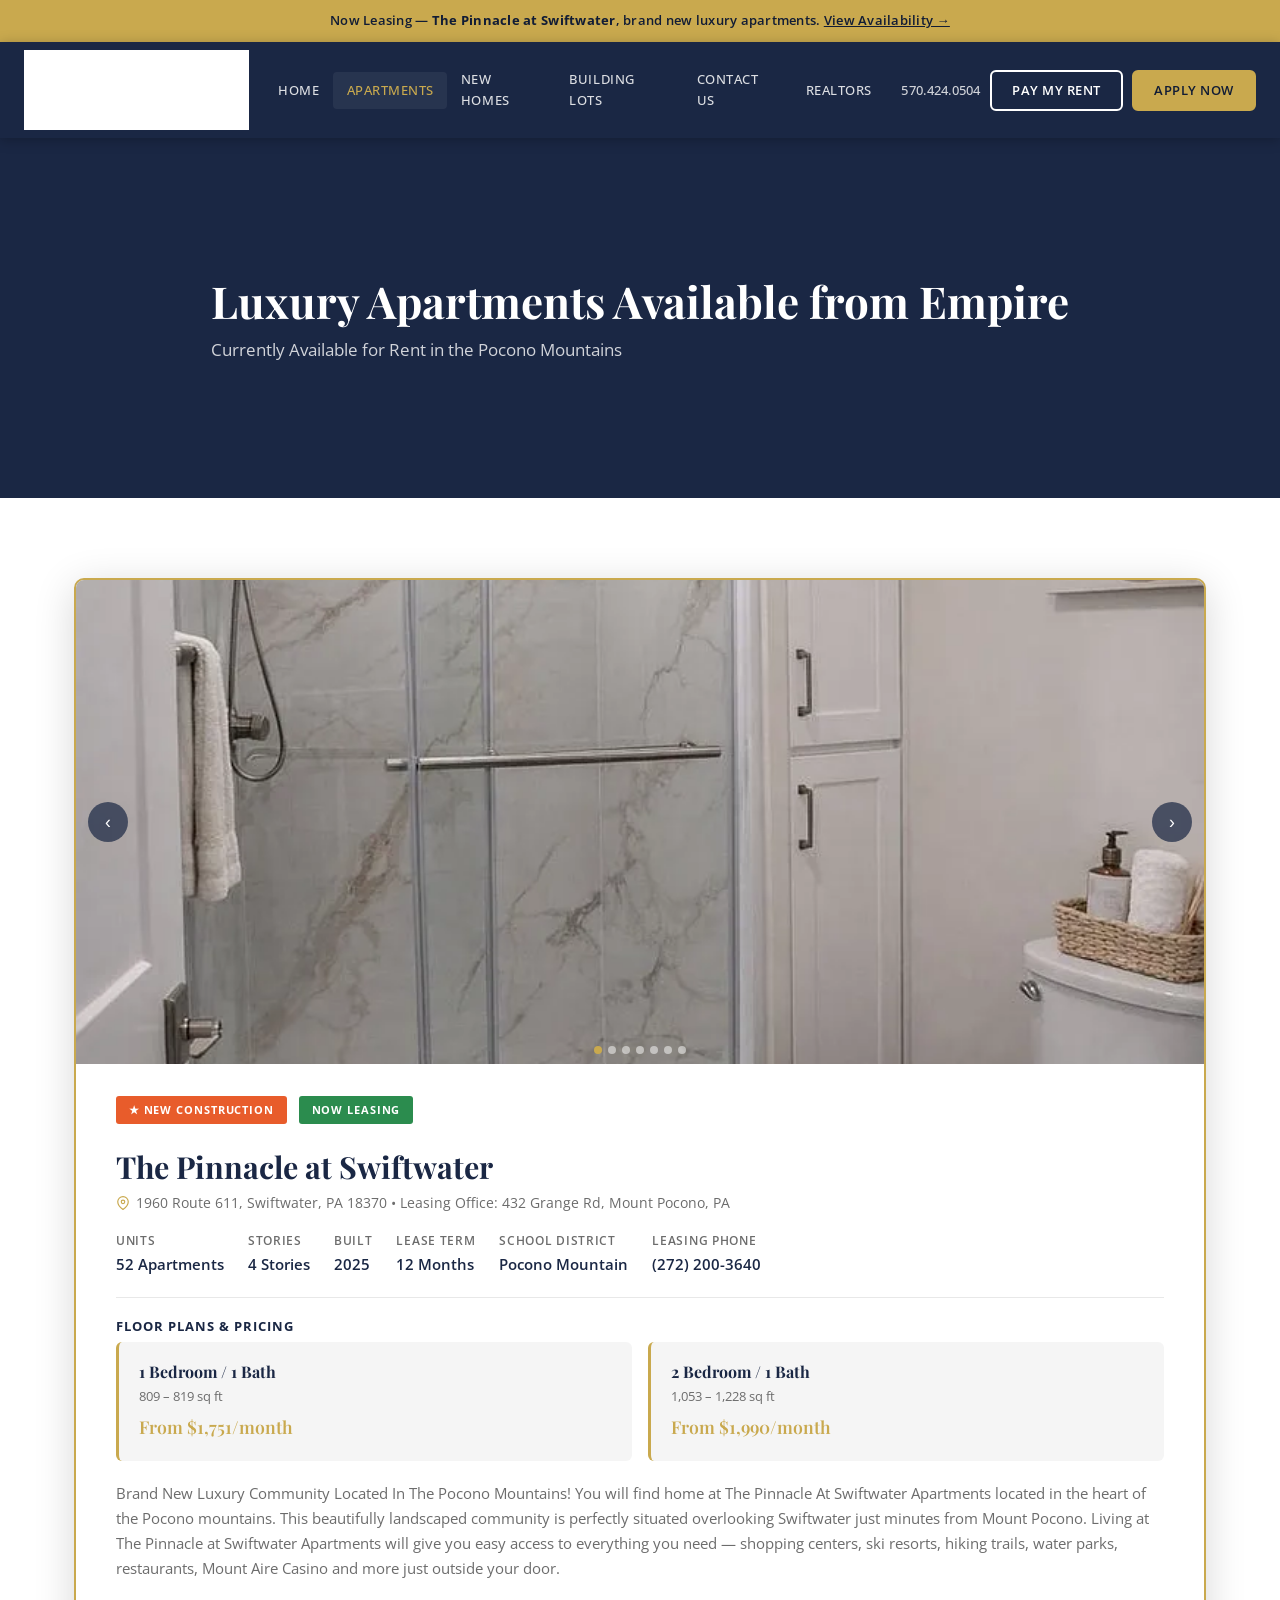
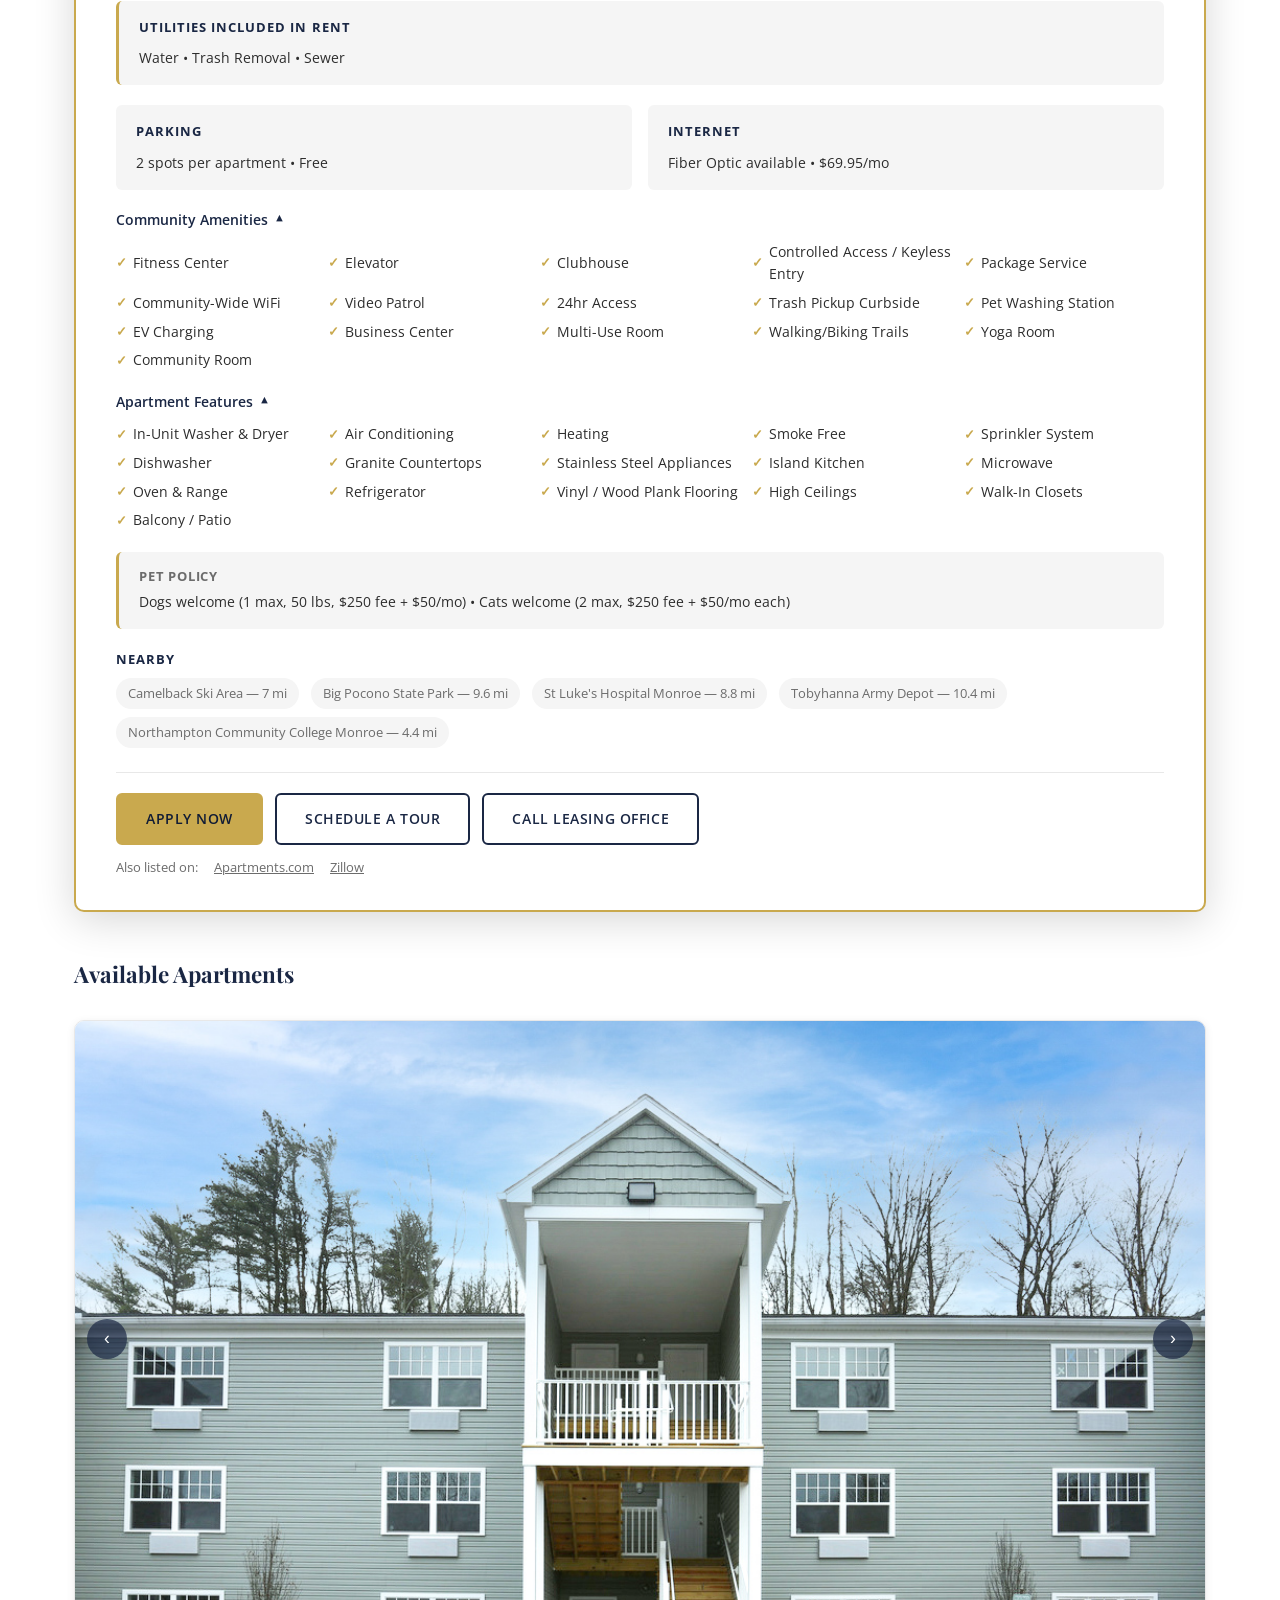
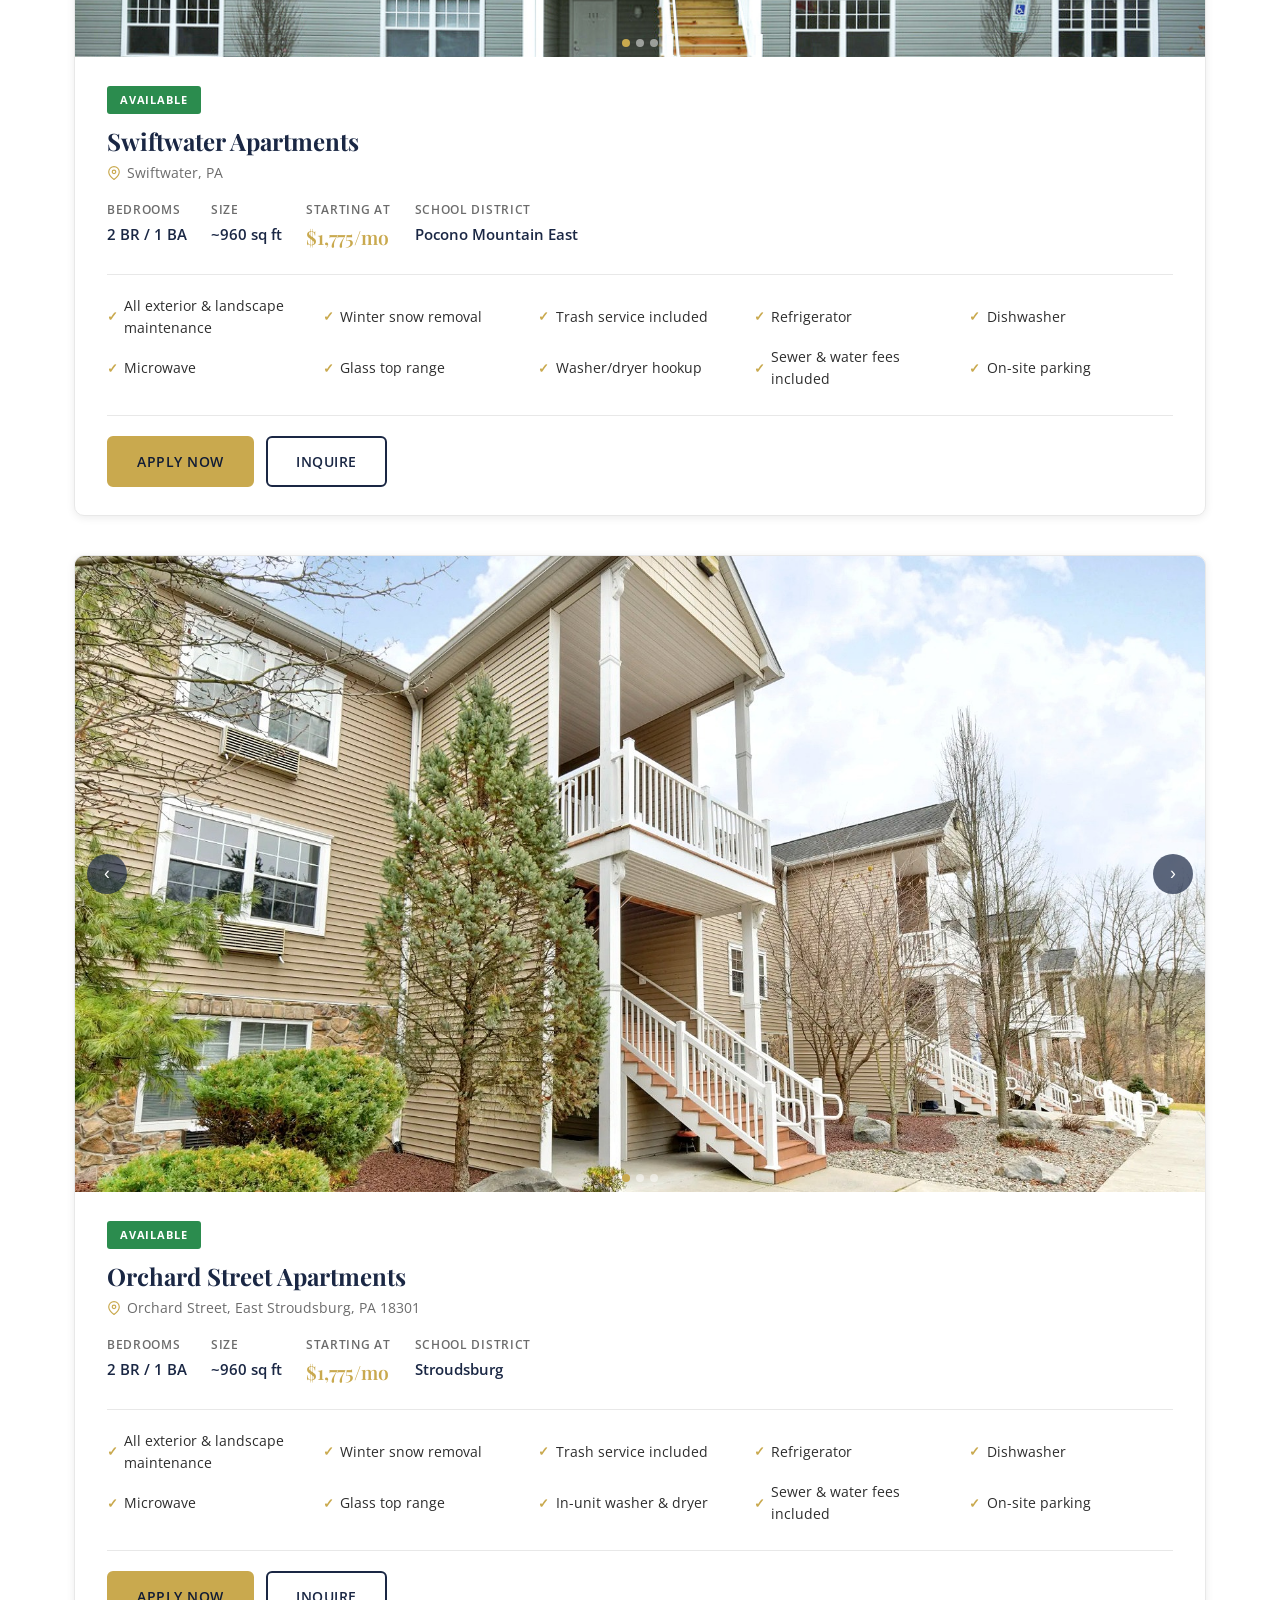
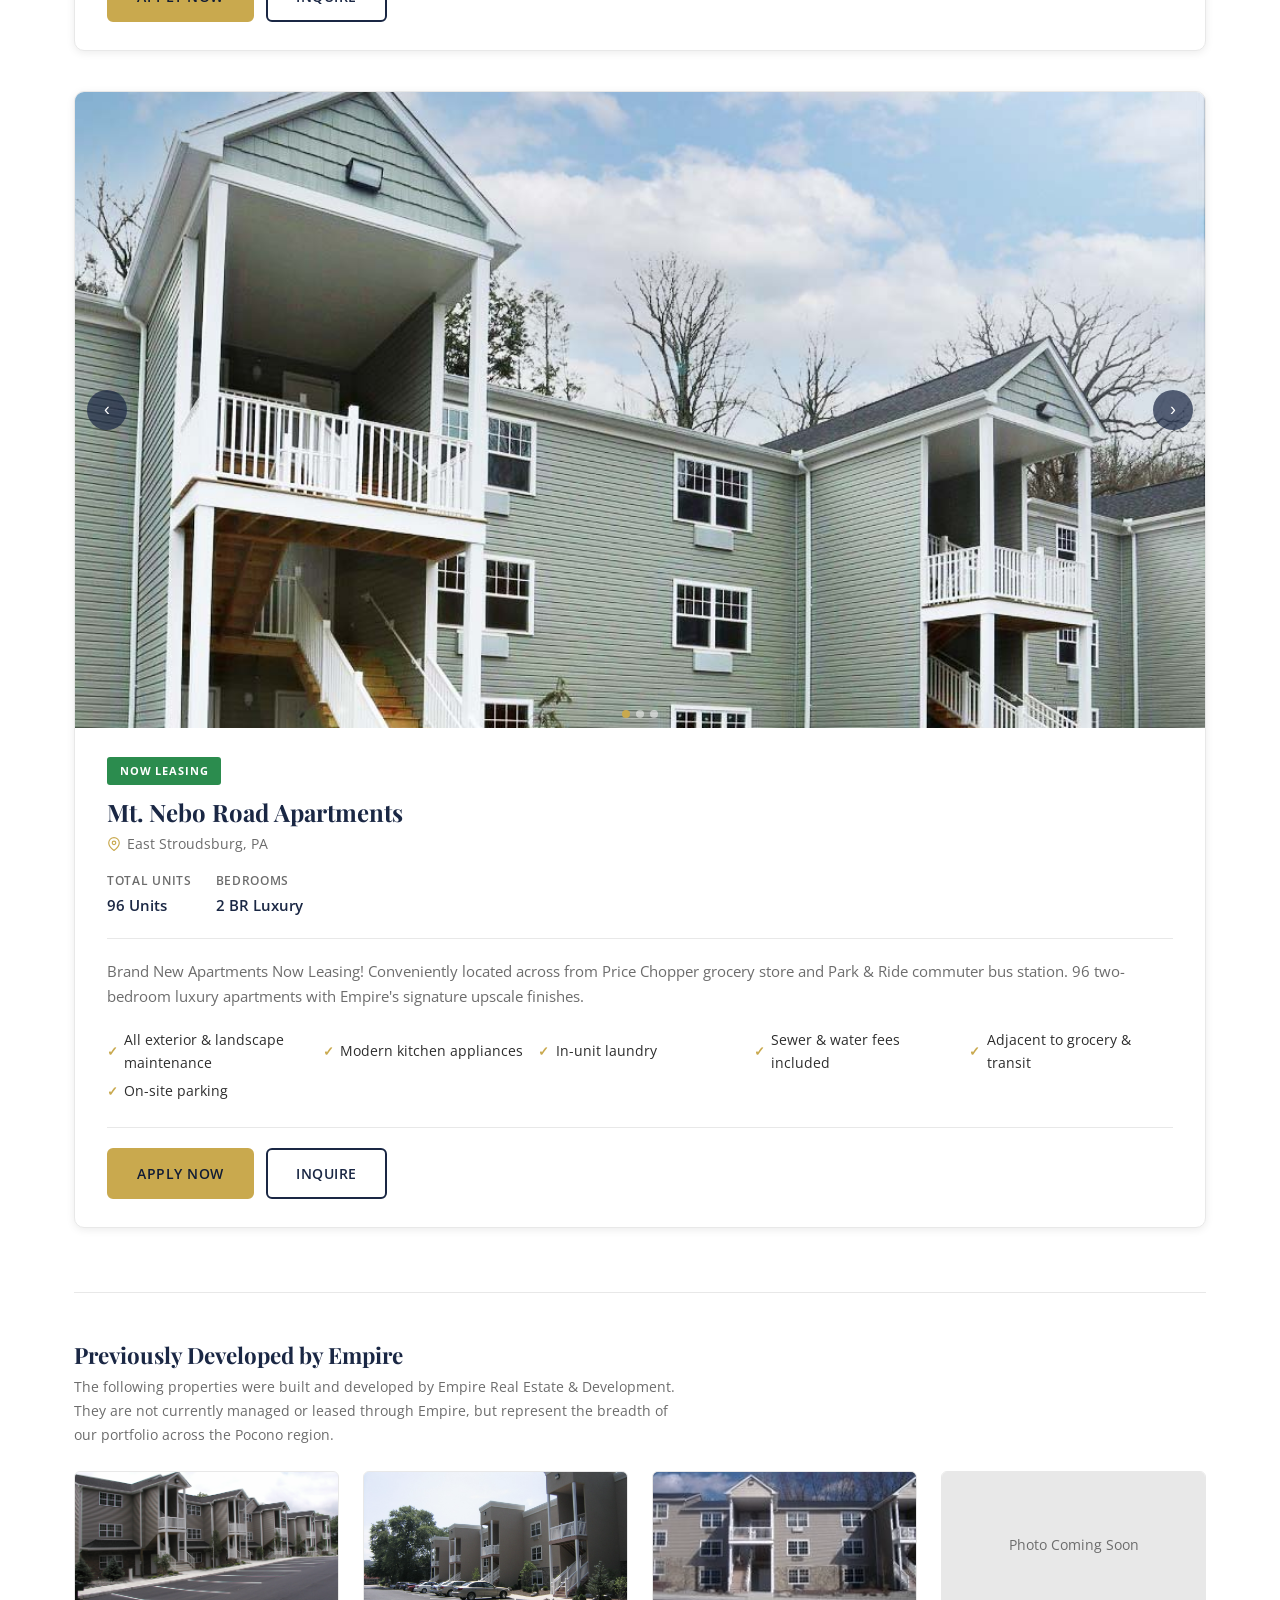
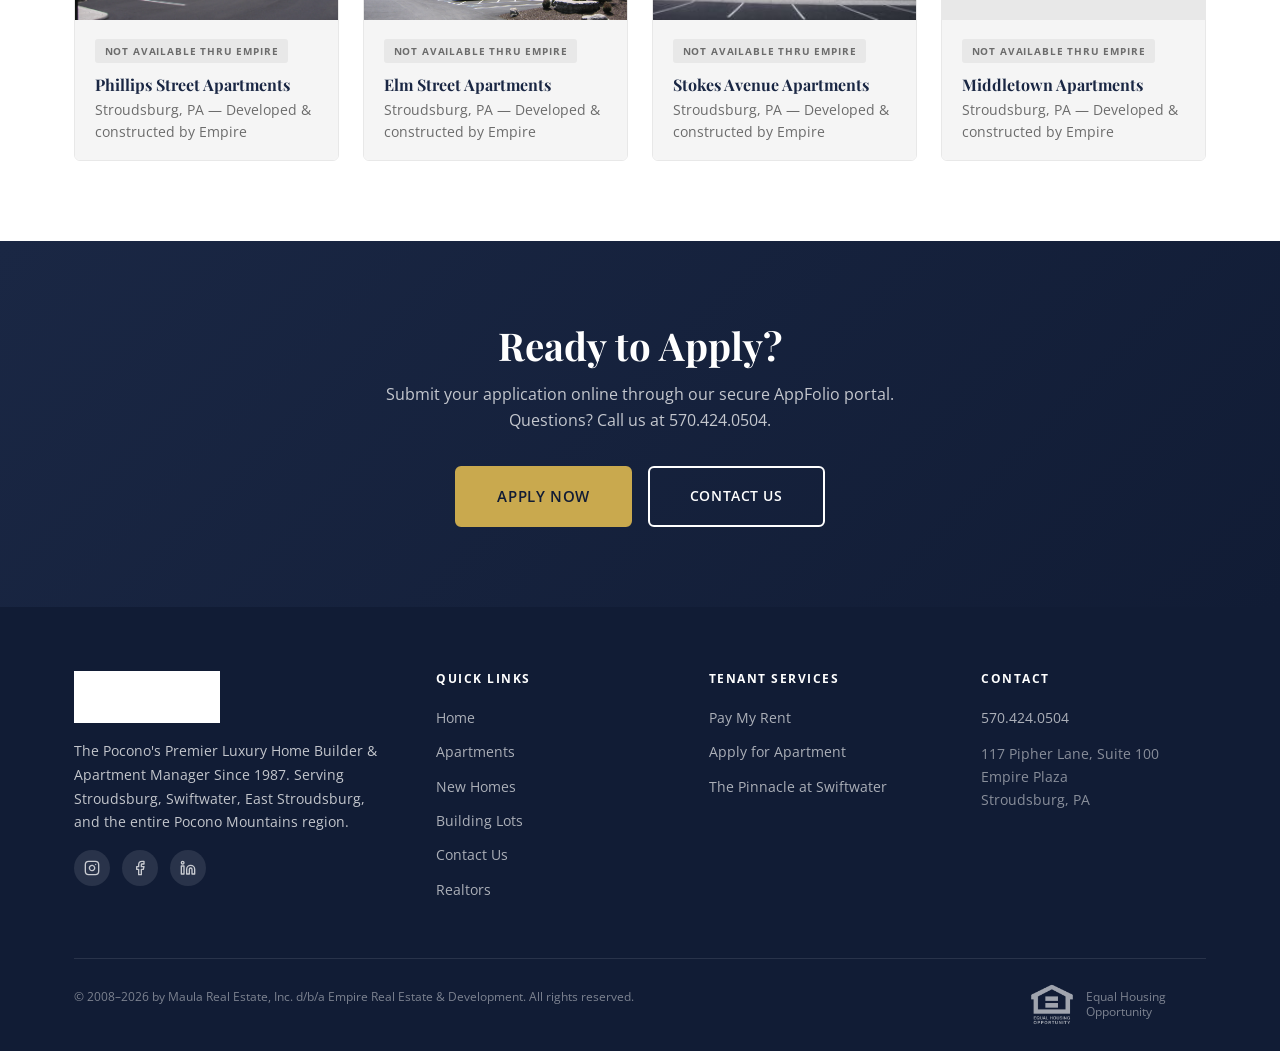
==== commit 42208a30: "Remove Emojis" ====
--- a/apartments.html
+++ b/apartments.html
@@ -37,7 +37,7 @@
 <header class="site-header">
   <div class="header-inner">
     <a href="index.html" class="header-logo" aria-label="Empire Real Estate — Home">
-      <img src="images/brand/02-logo-rgb.png" alt="Empire Real Estate &amp; Development">
+      <img src="images/brand/02-logo-cropped.png" alt="Empire Real Estate &amp; Development">
     </a>
     <button class="nav-toggle" aria-label="Toggle navigation" aria-expanded="false">☰</button>
     <nav class="header-nav" aria-label="Main navigation">
@@ -495,7 +495,7 @@
       <div class="footer-brand">
         <div class="logo">
           <a href="index.html">
-            <img src="images/brand/02-logo-rgb.png" alt="Empire Real Estate &amp; Development">
+            <img src="images/brand/02-logo-cropped.png" alt="Empire Real Estate &amp; Development">
           </a>
         </div>
         <p>The Pocono's Premier Luxury Home Builder &amp; Apartment Manager Since 1987. Serving Stroudsburg, Swiftwater, East Stroudsburg, and the entire Pocono Mountains region.</p>
--- a/css/style.css
+++ b/css/style.css
@@ -169,16 +169,19 @@
   align-items: center;
   justify-content: space-between;
   gap: 1rem;
-  padding: .75rem 1.5rem;
+  padding: .5rem 1.5rem;
   max-width: 1280px;
   margin: 0 auto;
 }
 
 .header-logo img {
-  height: 48px;
+  height: 80px;
   width: auto;
+  max-width: 260px;
   filter: brightness(0) invert(1);
-}
+  transition: opacity var(--transition);
+}
+.header-logo:hover img { opacity: .85; }
 
 .header-nav {
   display: flex;
@@ -237,6 +240,7 @@
 
 /* Mobile nav */
 @media (max-width: 900px) {
+  .header-logo img { height: 64px; max-width: 200px; }
   .nav-toggle { display: block; }
 
   .header-nav {
@@ -260,7 +264,7 @@
 }
 
 @media (max-width: 480px) {
-  .header-logo img { height: 38px; }
+  .header-logo img { height: 56px; max-width: 170px; }
   .header-ctas { gap: .4rem; }
 }
 
@@ -1110,6 +1114,241 @@
 .form-message.success { background: #d4edda; color: #155724; border: 1px solid #c3e6cb; }
 .form-message.error   { background: #f8d7da; color: #721c24; border: 1px solid #f5c6cb; }
 
+/* ============================================================
+   ANIMATIONS
+   ============================================================ */
+
+/* ---------- Hero entry (page load) ---------- */
+@keyframes heroFadeUp {
+  from { opacity: 0; transform: translateY(36px); }
+  to   { opacity: 1; transform: translateY(0); }
+}
+@keyframes heroFadeIn {
+  from { opacity: 0; }
+  to   { opacity: 1; }
+}
+
+.hero-eyebrow {
+  opacity: 0;
+  animation: heroFadeUp .7s ease .15s forwards;
+}
+.hero h1 {
+  opacity: 0;
+  animation: heroFadeUp .75s ease .35s forwards;
+}
+.hero-sub {
+  opacity: 0;
+  animation: heroFadeUp .7s ease .55s forwards;
+}
+.hero-btns {
+  opacity: 0;
+  animation: heroFadeUp .7s ease .75s forwards;
+}
+/* Page hero (shorter) uses same treatment */
+.page-hero .page-hero-content h1 {
+  opacity: 0;
+  animation: heroFadeUp .65s ease .1s forwards;
+}
+.page-hero .page-hero-content p {
+  opacity: 0;
+  animation: heroFadeUp .65s ease .3s forwards;
+}
+
+/* ---------- Scroll-reveal base ---------- */
+.reveal {
+  opacity: 0;
+  transform: translateY(38px);
+  transition: opacity .65s cubic-bezier(.22,.61,.36,1),
+              transform .65s cubic-bezier(.22,.61,.36,1);
+}
+.reveal.visible {
+  opacity: 1;
+  transform: translateY(0);
+}
+/* Stagger delay classes (set by JS on siblings) */
+.reveal.d1  { transition-delay: .08s; }
+.reveal.d2  { transition-delay: .16s; }
+.reveal.d3  { transition-delay: .24s; }
+.reveal.d4  { transition-delay: .32s; }
+.reveal.d5  { transition-delay: .40s; }
+.reveal.d6  { transition-delay: .48s; }
+
+/* ---------- Card hover enhancements ---------- */
+.feature-card {
+  transition: transform .3s cubic-bezier(.22,.61,.36,1),
+              box-shadow .3s ease,
+              border-color .3s ease;
+  will-change: transform;
+}
+.feature-card:hover {
+  transform: translateY(-6px) scale(1.015);
+  box-shadow: 0 12px 36px rgba(0,0,0,.13);
+}
+
+.apt-card {
+  transition: transform .3s cubic-bezier(.22,.61,.36,1),
+              box-shadow .3s ease;
+  will-change: transform;
+}
+.apt-card:hover {
+  transform: translateY(-5px);
+  box-shadow: 0 10px 36px rgba(0,0,0,.14);
+}
+
+.home-feature-card {
+  transition: transform .3s cubic-bezier(.22,.61,.36,1),
+              box-shadow .3s ease,
+              border-color .3s ease;
+}
+.home-feature-card:hover {
+  transform: translateY(-5px);
+  box-shadow: var(--shadow-md);
+  border-color: var(--gold);
+}
+
+.prev-card {
+  transition: transform .3s ease, opacity .3s ease, box-shadow .3s ease;
+}
+.prev-card:hover {
+  transform: translateY(-3px);
+  box-shadow: var(--shadow-md);
+}
+
+/* ---------- Button hover pulse ---------- */
+.btn {
+  transition: all .25s cubic-bezier(.22,.61,.36,1);
+}
+.btn:active {
+  transform: scale(.97) translateY(1px);
+}
+
+/* ---------- Gallery image hover zoom ---------- */
+.apt-gallery {
+  overflow: hidden;
+}
+.apt-gallery img {
+  transition: transform .55s cubic-bezier(.22,.61,.36,1),
+              opacity .3s ease;
+}
+.apt-gallery:hover img.active {
+  transform: scale(1.045);
+}
+
+/* ---------- Parallax hero ---------- */
+/* JS writes transform directly; no extra CSS needed beyond preventing overflow */
+.hero { overflow: hidden; }
+
+/* ---------- Photo feature grid ---------- */
+.photo-feature-grid {
+  display: grid;
+  grid-template-columns: repeat(3, 1fr);
+  gap: 1rem;
+  margin-top: 2.5rem;
+}
+@media (max-width: 860px) {
+  .photo-feature-grid { grid-template-columns: repeat(2, 1fr); }
+}
+@media (max-width: 520px) {
+  .photo-feature-grid { grid-template-columns: 1fr; }
+}
+
+.photo-feature-card {
+  position: relative;
+  overflow: hidden;
+  border-radius: 8px;
+  aspect-ratio: 4/3;
+  cursor: default;
+  box-shadow: var(--shadow-sm);
+  transition: box-shadow .35s ease, transform .35s cubic-bezier(.22,.61,.36,1);
+}
+.photo-feature-card:hover {
+  box-shadow: var(--shadow-lg);
+  transform: translateY(-4px) scale(1.01);
+}
+.photo-feature-card img {
+  width: 100%;
+  height: 100%;
+  object-fit: cover;
+  display: block;
+  transition: transform .6s cubic-bezier(.22,.61,.36,1);
+}
+.photo-feature-card:hover img {
+  transform: scale(1.08);
+}
+.photo-feature-label {
+  position: absolute;
+  inset: 0;
+  background: linear-gradient(
+    to top,
+    rgba(10, 18, 40, .82) 0%,
+    rgba(10, 18, 40, .3)  50%,
+    transparent 100%
+  );
+  display: flex;
+  align-items: flex-end;
+  padding: 1.1rem 1.2rem;
+  pointer-events: none;
+  transition: background .35s ease;
+}
+.photo-feature-card:hover .photo-feature-label {
+  background: linear-gradient(
+    to top,
+    rgba(10, 18, 40, .9) 0%,
+    rgba(10, 18, 40, .4) 55%,
+    transparent 100%
+  );
+}
+.photo-feature-label span {
+  color: var(--white);
+  font-family: var(--font-serif);
+  font-size: 1rem;
+  font-weight: 600;
+  line-height: 1.25;
+  text-shadow: 0 1px 4px rgba(0,0,0,.5);
+  transform: translateY(4px);
+  transition: transform .35s ease;
+}
+.photo-feature-card:hover .photo-feature-label span {
+  transform: translateY(0);
+}
+/* Gold accent line that appears on hover */
+.photo-feature-card::after {
+  content: '';
+  position: absolute;
+  bottom: 0;
+  left: 0;
+  right: 0;
+  height: 3px;
+  background: var(--gold);
+  transform: scaleX(0);
+  transform-origin: left;
+  transition: transform .4s cubic-bezier(.22,.61,.36,1);
+}
+.photo-feature-card:hover::after {
+  transform: scaleX(1);
+}
+
+/* ---------- Count-up numbers ---------- */
+.stat-num {
+  display: block; /* already set above — keep transition-friendly */
+}
+
+/* ---------- Lot card hover ---------- */
+.lot-card {
+  transition: box-shadow .3s ease, transform .3s cubic-bezier(.22,.61,.36,1);
+  will-change: transform;
+}
+.lot-card:hover {
+  box-shadow: var(--shadow-lg);
+  transform: translateY(-3px);
+}
+
+/* ---------- Info banner link ---------- */
+.info-banner a {
+  transition: opacity .2s;
+}
+.info-banner a:hover { opacity: .75; }
+
 /* ---------- Responsive ---------- */
 @media (max-width: 768px) {
   .section { padding: 3.5rem 0; }
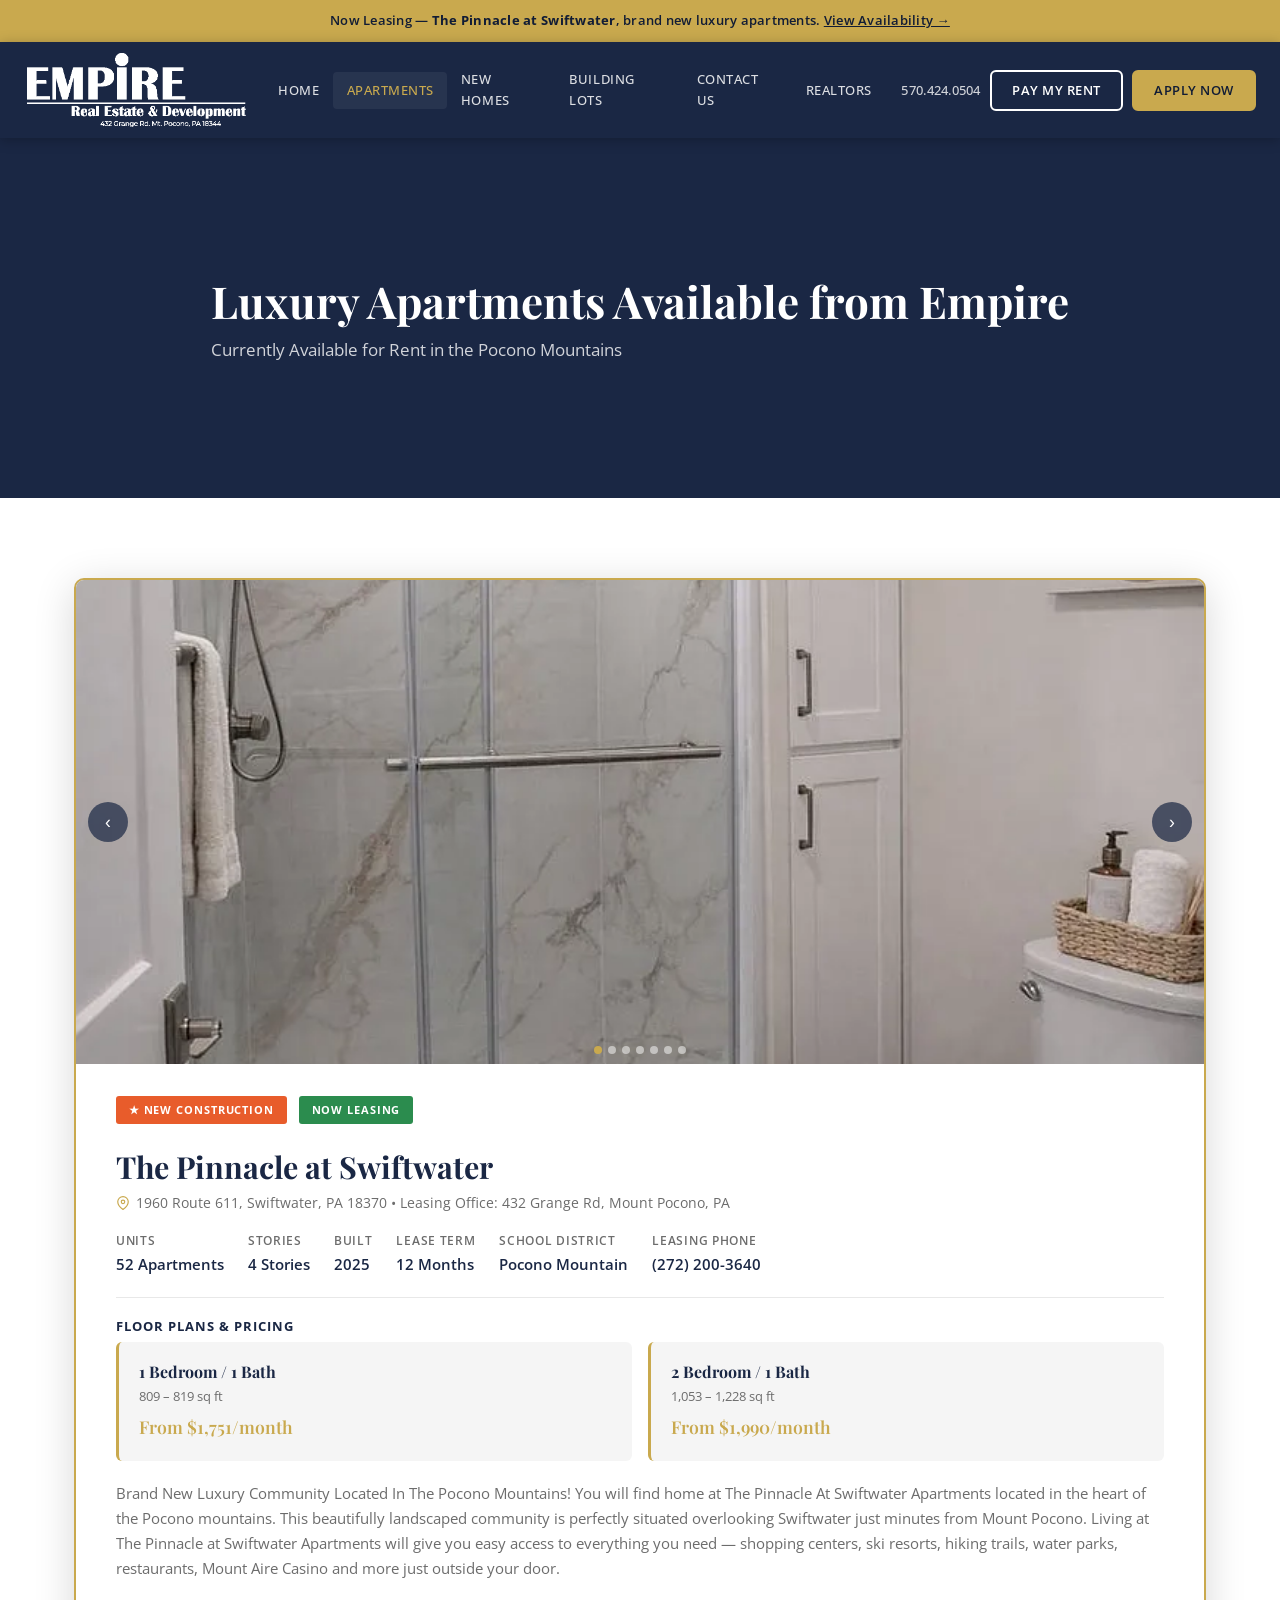
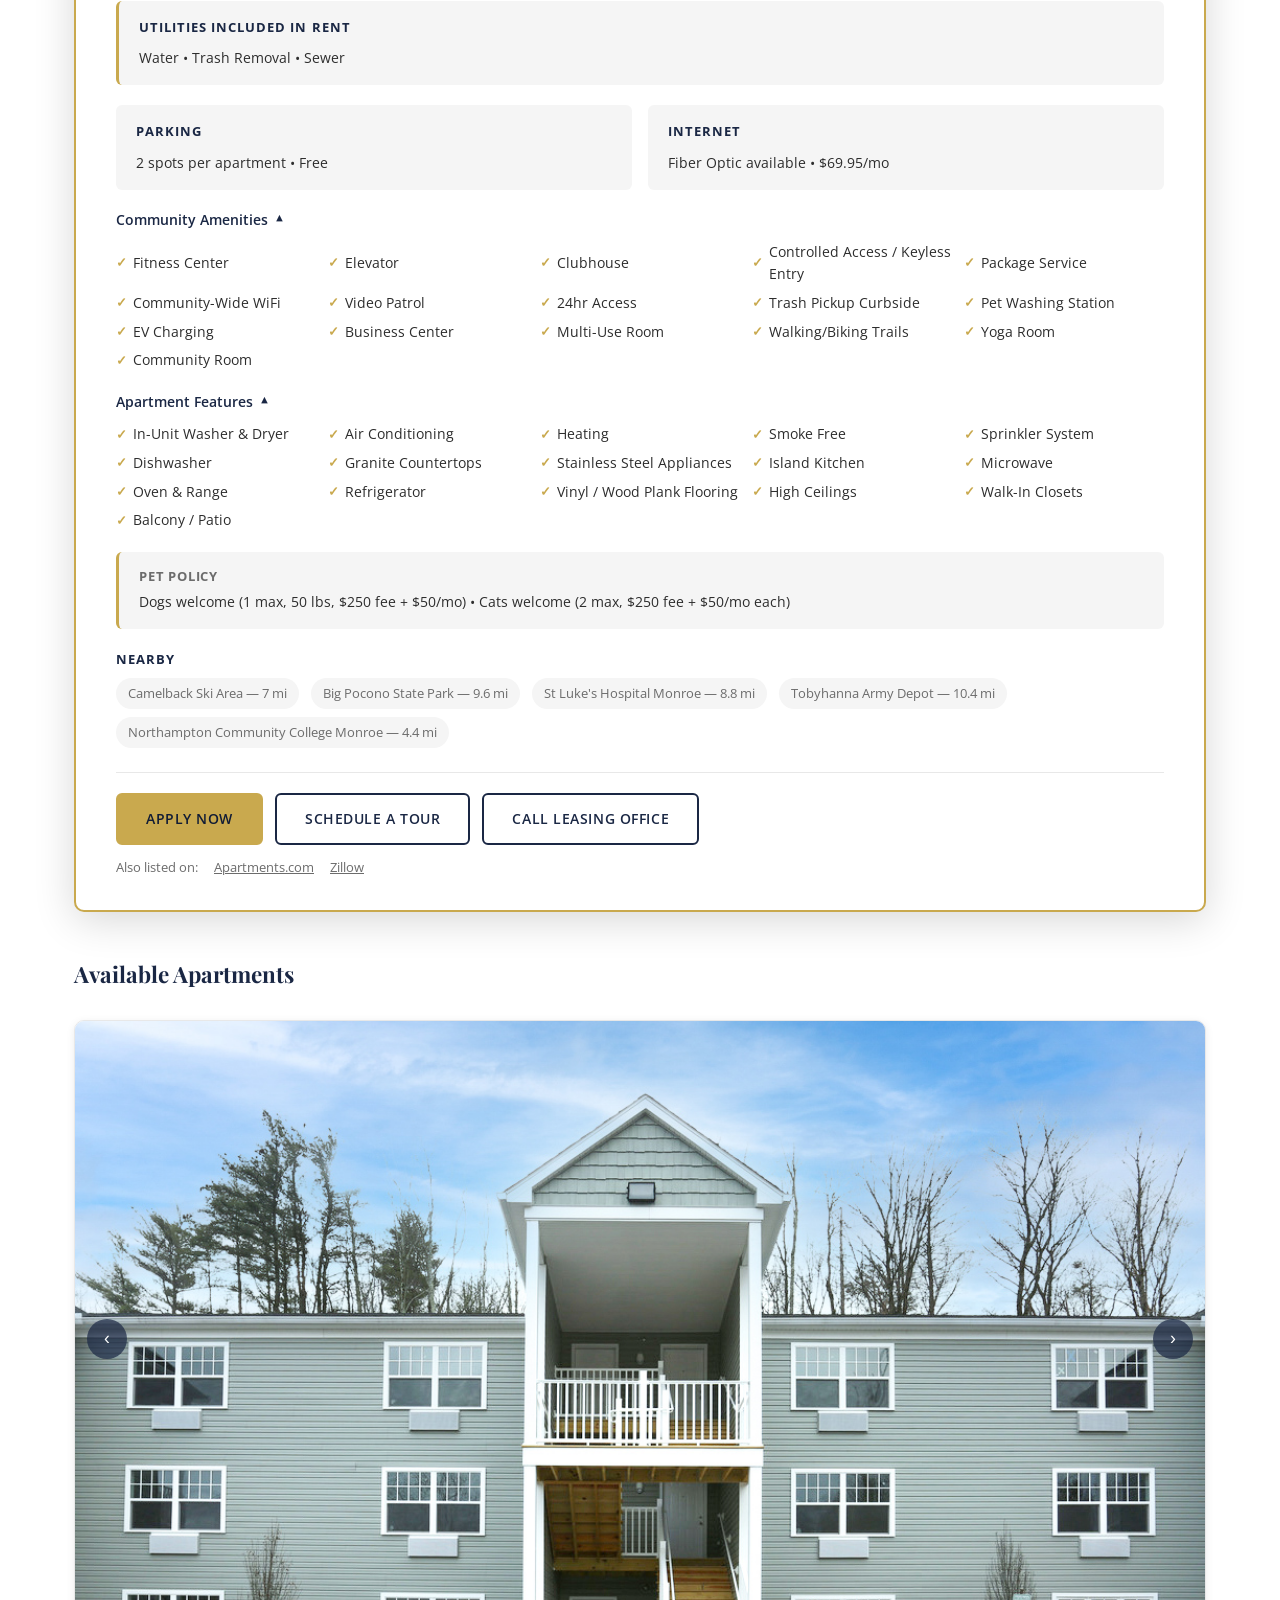
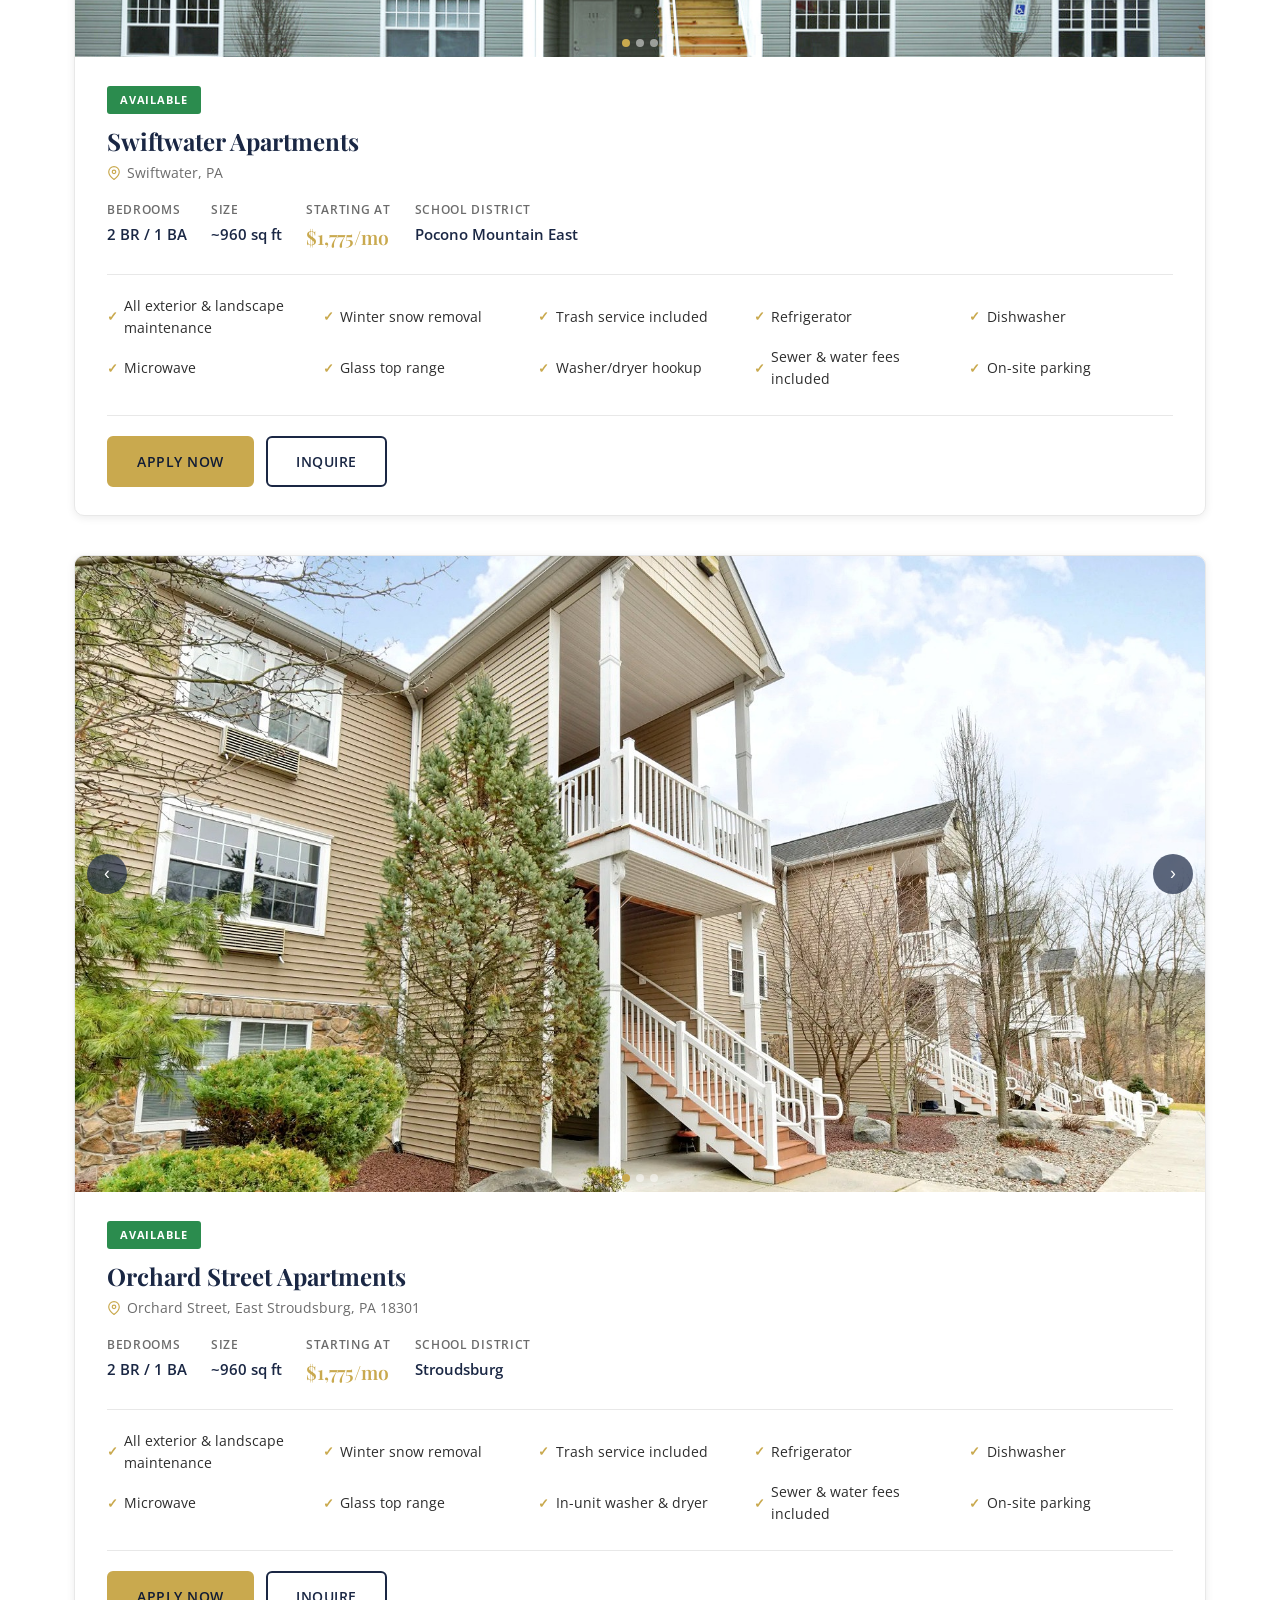
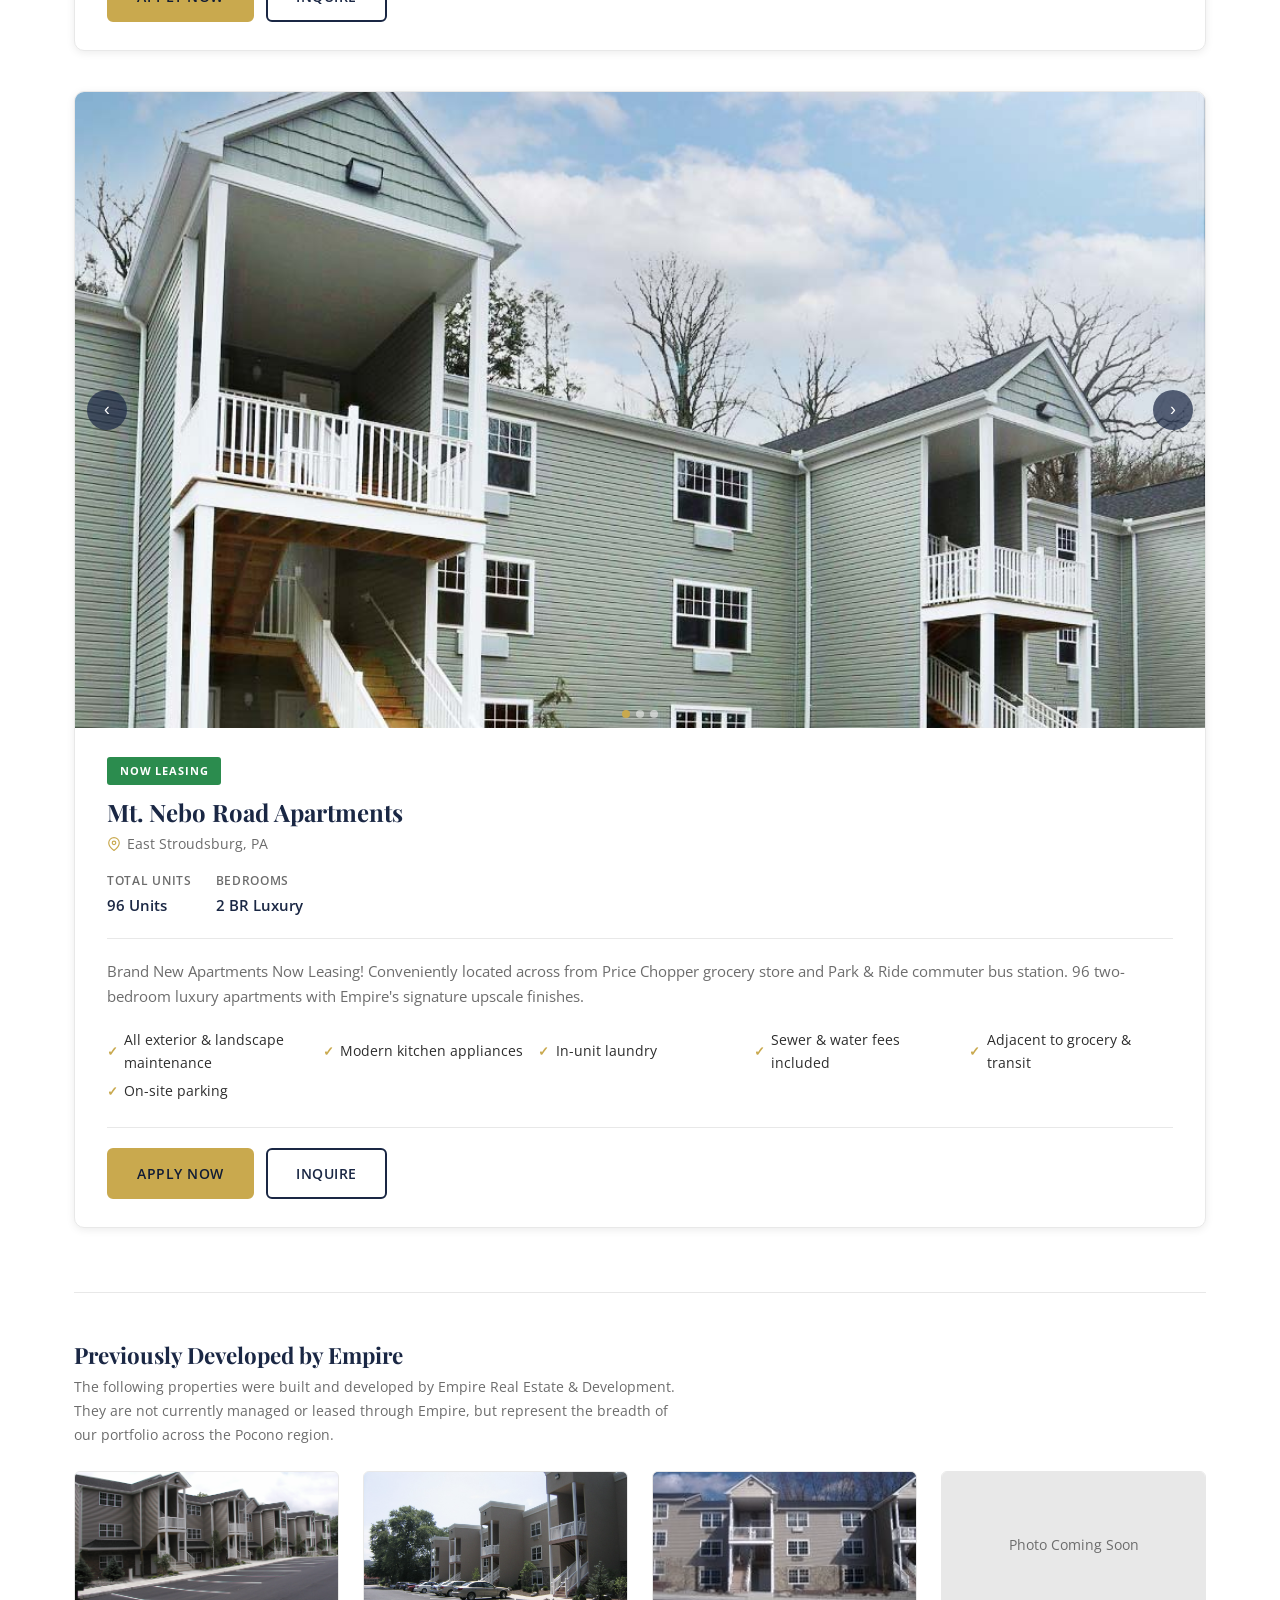
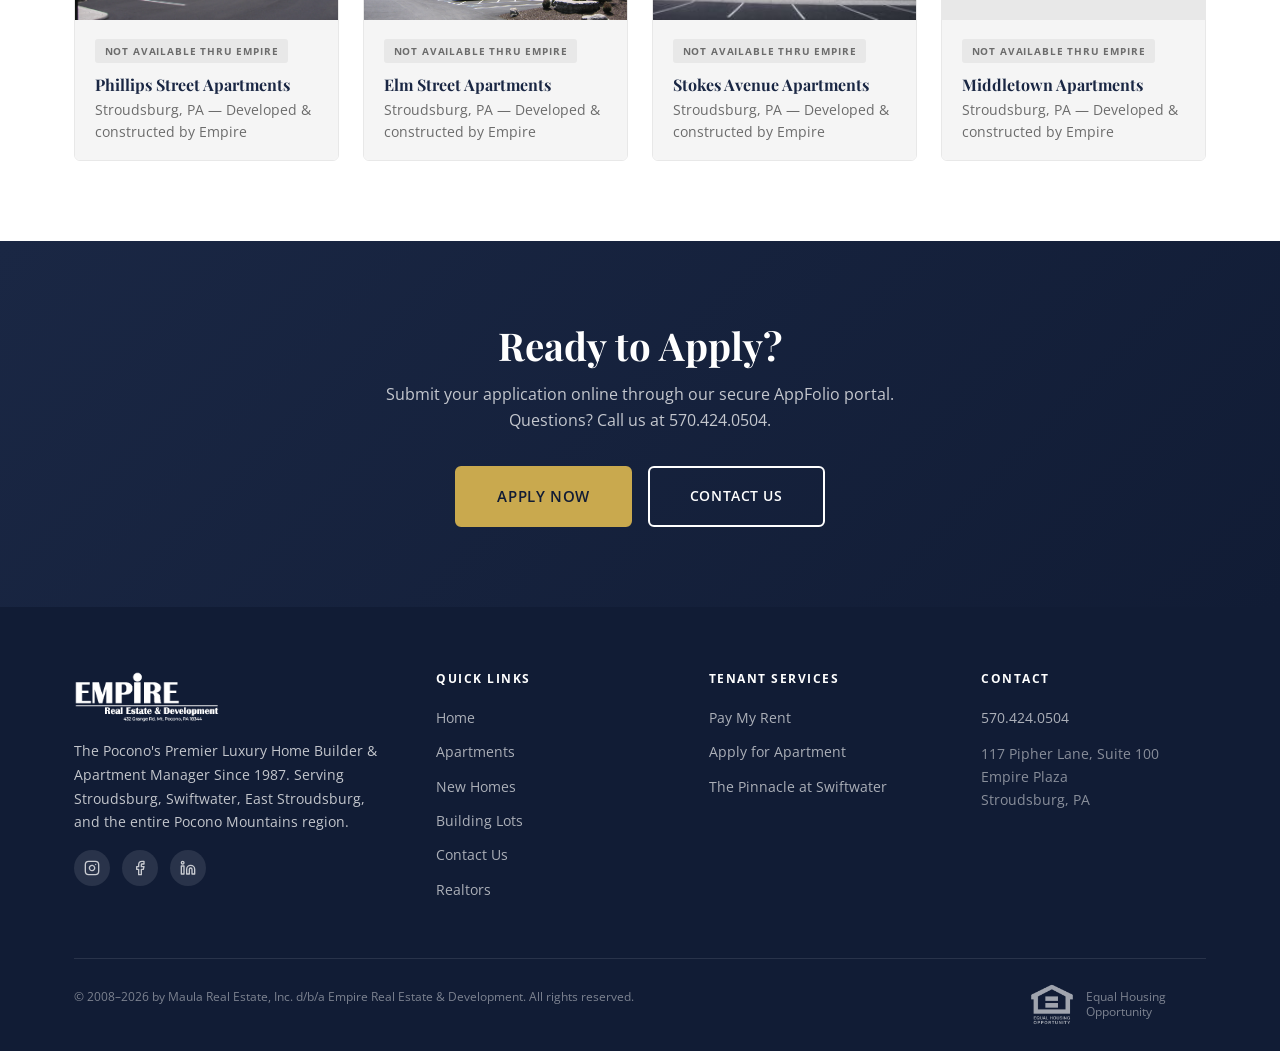
==== commit ea225bb3: "Fix logo visibility and rebuild photo feature grid - Create 02-logo-navbar.png: white-on-transparent" ====
--- a/apartments.html
+++ b/apartments.html
@@ -37,7 +37,7 @@
 <header class="site-header">
   <div class="header-inner">
     <a href="index.html" class="header-logo" aria-label="Empire Real Estate — Home">
-      <img src="images/brand/02-logo-cropped.png" alt="Empire Real Estate &amp; Development">
+      <img src="images/brand/02-logo-navbar.png" alt="Empire Real Estate &amp; Development">
     </a>
     <button class="nav-toggle" aria-label="Toggle navigation" aria-expanded="false">☰</button>
     <nav class="header-nav" aria-label="Main navigation">
@@ -495,7 +495,7 @@
       <div class="footer-brand">
         <div class="logo">
           <a href="index.html">
-            <img src="images/brand/02-logo-cropped.png" alt="Empire Real Estate &amp; Development">
+            <img src="images/brand/02-logo-navbar.png" alt="Empire Real Estate &amp; Development">
           </a>
         </div>
         <p>The Pocono's Premier Luxury Home Builder &amp; Apartment Manager Since 1987. Serving Stroudsburg, Swiftwater, East Stroudsburg, and the entire Pocono Mountains region.</p>
--- a/css/style.css
+++ b/css/style.css
@@ -178,7 +178,6 @@
   height: 80px;
   width: auto;
   max-width: 260px;
-  filter: brightness(0) invert(1);
   transition: opacity var(--transition);
 }
 .header-logo:hover img { opacity: .85; }
@@ -930,7 +929,6 @@
   height: 52px;
   width: auto;
   margin-bottom: 1rem;
-  filter: brightness(0) invert(1);
 }
 
 .footer-brand p { font-size: .88rem; line-height: 1.7; margin-bottom: .75rem; }
@@ -1239,93 +1237,63 @@
 .hero { overflow: hidden; }
 
 /* ---------- Photo feature grid ---------- */
-.photo-feature-grid {
+.apt-photo-grid {
   display: grid;
   grid-template-columns: repeat(3, 1fr);
-  gap: 1rem;
+  gap: 1.5rem;
   margin-top: 2.5rem;
 }
-@media (max-width: 860px) {
-  .photo-feature-grid { grid-template-columns: repeat(2, 1fr); }
-}
-@media (max-width: 520px) {
-  .photo-feature-grid { grid-template-columns: 1fr; }
-}
-
-.photo-feature-card {
+
+.apt-photo-card {
   position: relative;
+  aspect-ratio: 4 / 3;
+  border-radius: 12px;
   overflow: hidden;
-  border-radius: 8px;
-  aspect-ratio: 4/3;
-  cursor: default;
   box-shadow: var(--shadow-sm);
-  transition: box-shadow .35s ease, transform .35s cubic-bezier(.22,.61,.36,1);
-}
-.photo-feature-card:hover {
-  box-shadow: var(--shadow-lg);
-  transform: translateY(-4px) scale(1.01);
-}
-.photo-feature-card img {
+}
+
+.apt-photo-card img {
   width: 100%;
   height: 100%;
   object-fit: cover;
   display: block;
-  transition: transform .6s cubic-bezier(.22,.61,.36,1);
-}
-.photo-feature-card:hover img {
-  transform: scale(1.08);
-}
-.photo-feature-label {
+  transition: transform 0.3s ease;
+}
+
+.apt-photo-card:hover img {
+  transform: scale(1.05);
+}
+
+.apt-photo-overlay {
   position: absolute;
   inset: 0;
-  background: linear-gradient(
-    to top,
-    rgba(10, 18, 40, .82) 0%,
-    rgba(10, 18, 40, .3)  50%,
-    transparent 100%
-  );
-  display: flex;
-  align-items: flex-end;
-  padding: 1.1rem 1.2rem;
+  background: linear-gradient(transparent 40%, rgba(0, 0, 0, 0.75));
   pointer-events: none;
-  transition: background .35s ease;
-}
-.photo-feature-card:hover .photo-feature-label {
-  background: linear-gradient(
-    to top,
-    rgba(10, 18, 40, .9) 0%,
-    rgba(10, 18, 40, .4) 55%,
-    transparent 100%
-  );
-}
-.photo-feature-label span {
-  color: var(--white);
+}
+
+.apt-photo-card:hover .apt-photo-overlay {
+  background: linear-gradient(transparent 30%, rgba(0, 0, 0, 0.85));
+}
+
+.apt-photo-label {
+  position: absolute;
+  bottom: 1rem;
+  left: 1rem;
+  right: 1rem;
+  color: #fff;
   font-family: var(--font-serif);
-  font-size: 1rem;
-  font-weight: 600;
-  line-height: 1.25;
-  text-shadow: 0 1px 4px rgba(0,0,0,.5);
-  transform: translateY(4px);
-  transition: transform .35s ease;
-}
-.photo-feature-card:hover .photo-feature-label span {
-  transform: translateY(0);
-}
-/* Gold accent line that appears on hover */
-.photo-feature-card::after {
-  content: '';
-  position: absolute;
-  bottom: 0;
-  left: 0;
-  right: 0;
-  height: 3px;
-  background: var(--gold);
-  transform: scaleX(0);
-  transform-origin: left;
-  transition: transform .4s cubic-bezier(.22,.61,.36,1);
-}
-.photo-feature-card:hover::after {
-  transform: scaleX(1);
+  font-weight: 700;
+  font-size: 1.1rem;
+  line-height: 1.3;
+  text-shadow: 0 1px 6px rgba(0, 0, 0, 0.6);
+  pointer-events: none;
+}
+
+@media (max-width: 768px) {
+  .apt-photo-grid { grid-template-columns: repeat(2, 1fr); }
+}
+@media (max-width: 480px) {
+  .apt-photo-grid { grid-template-columns: 1fr; }
 }
 
 /* ---------- Count-up numbers ---------- */
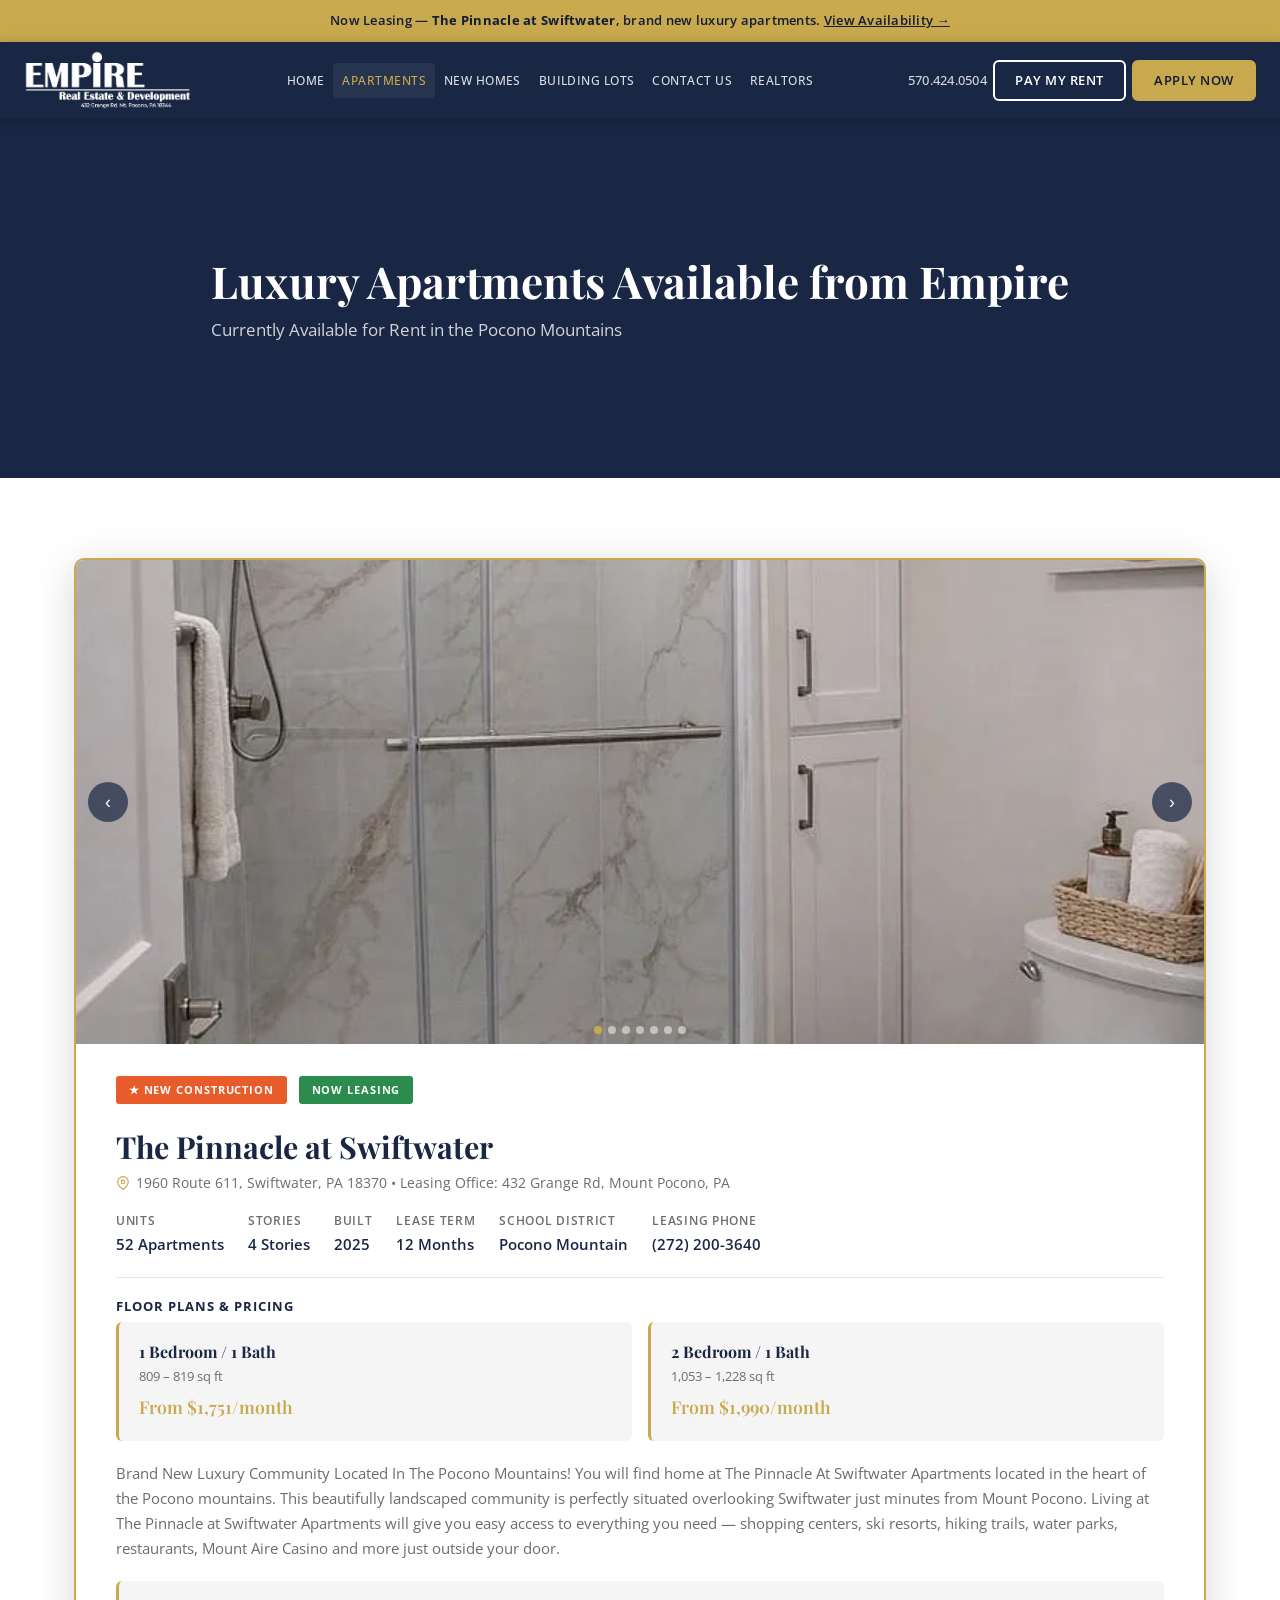
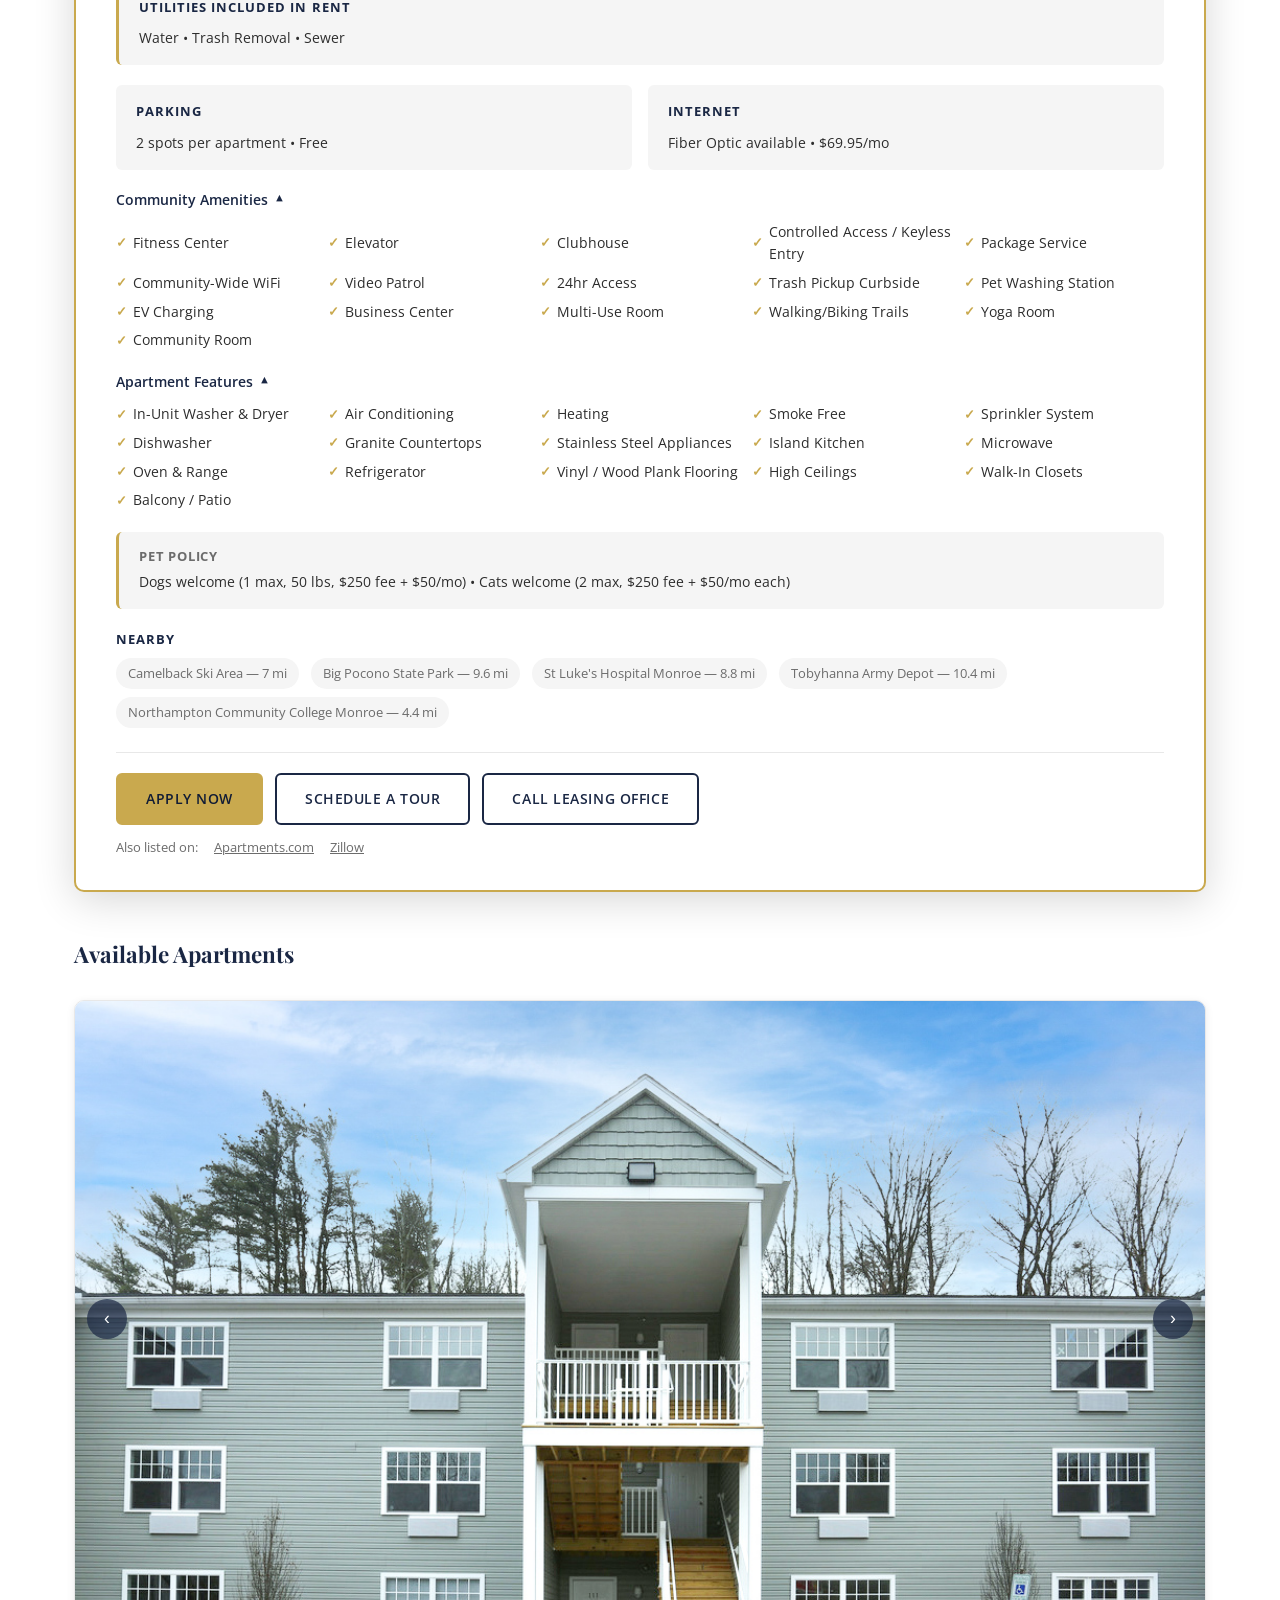
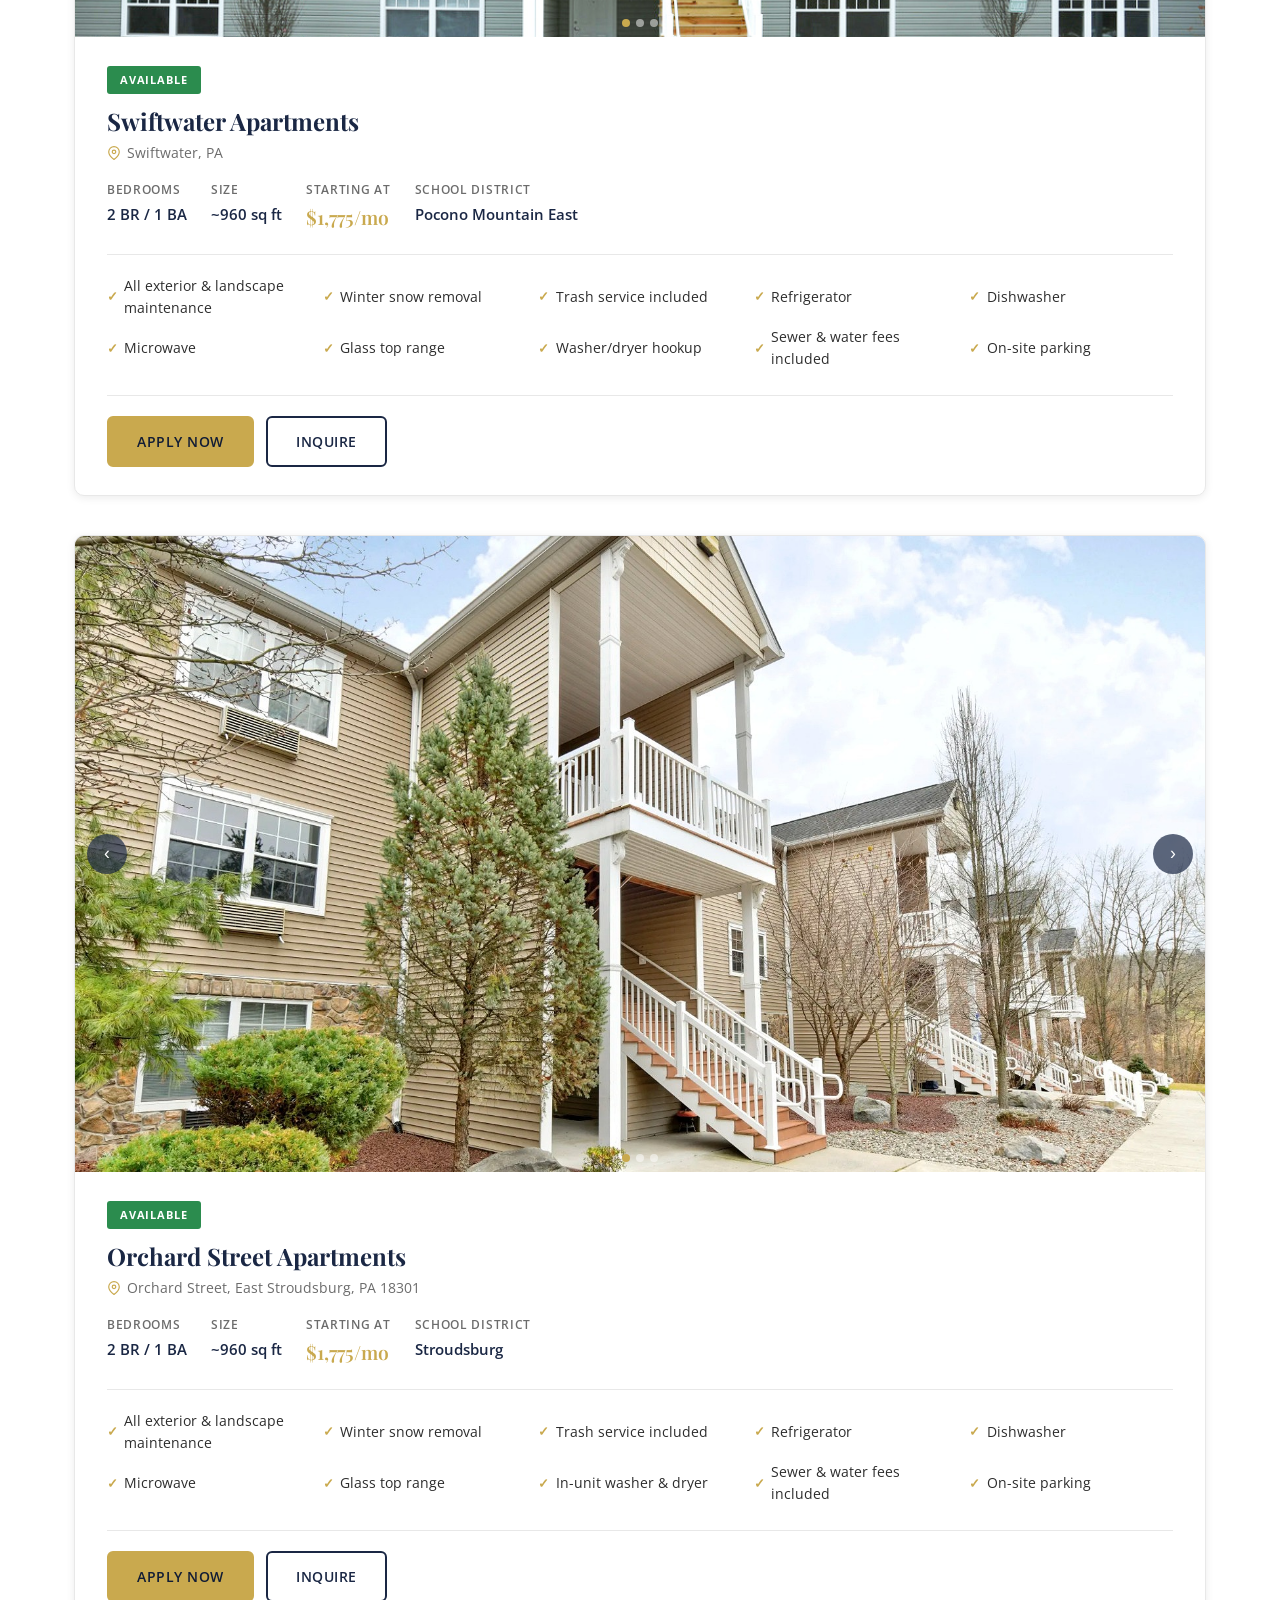
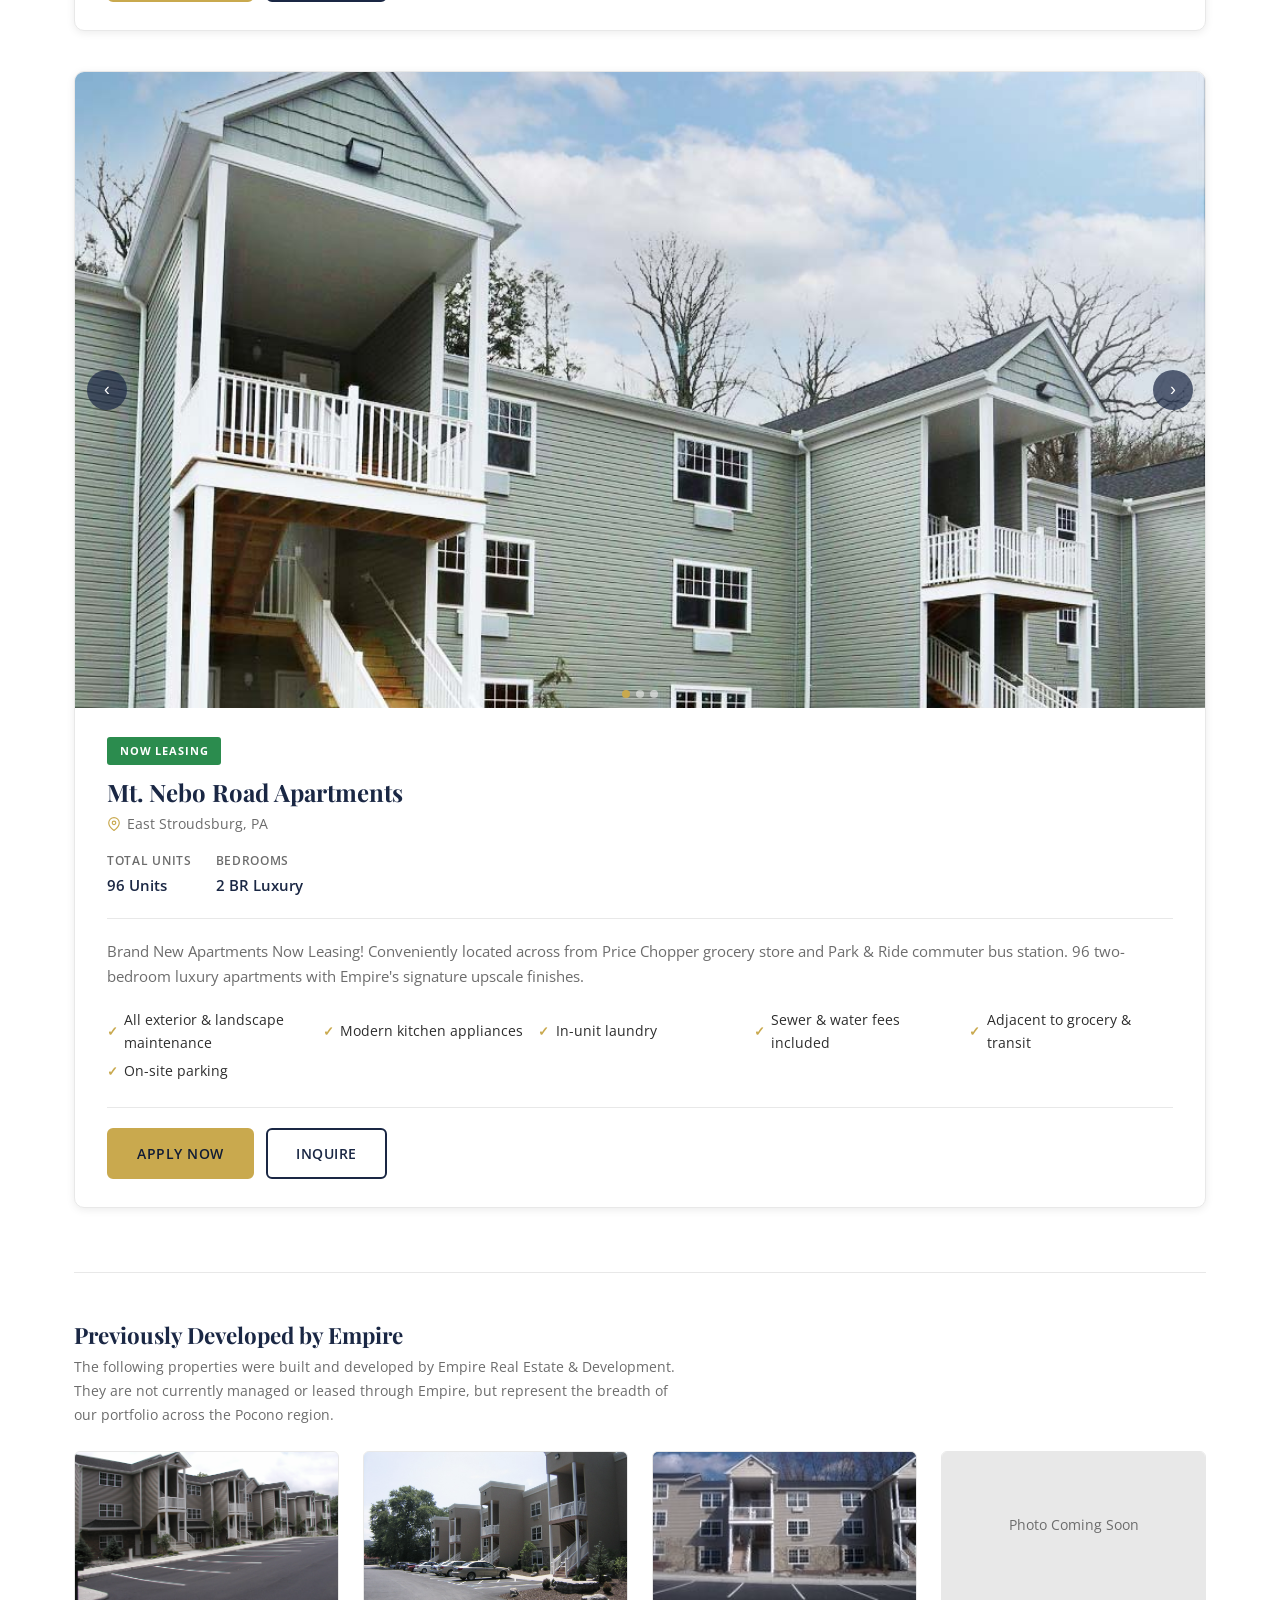
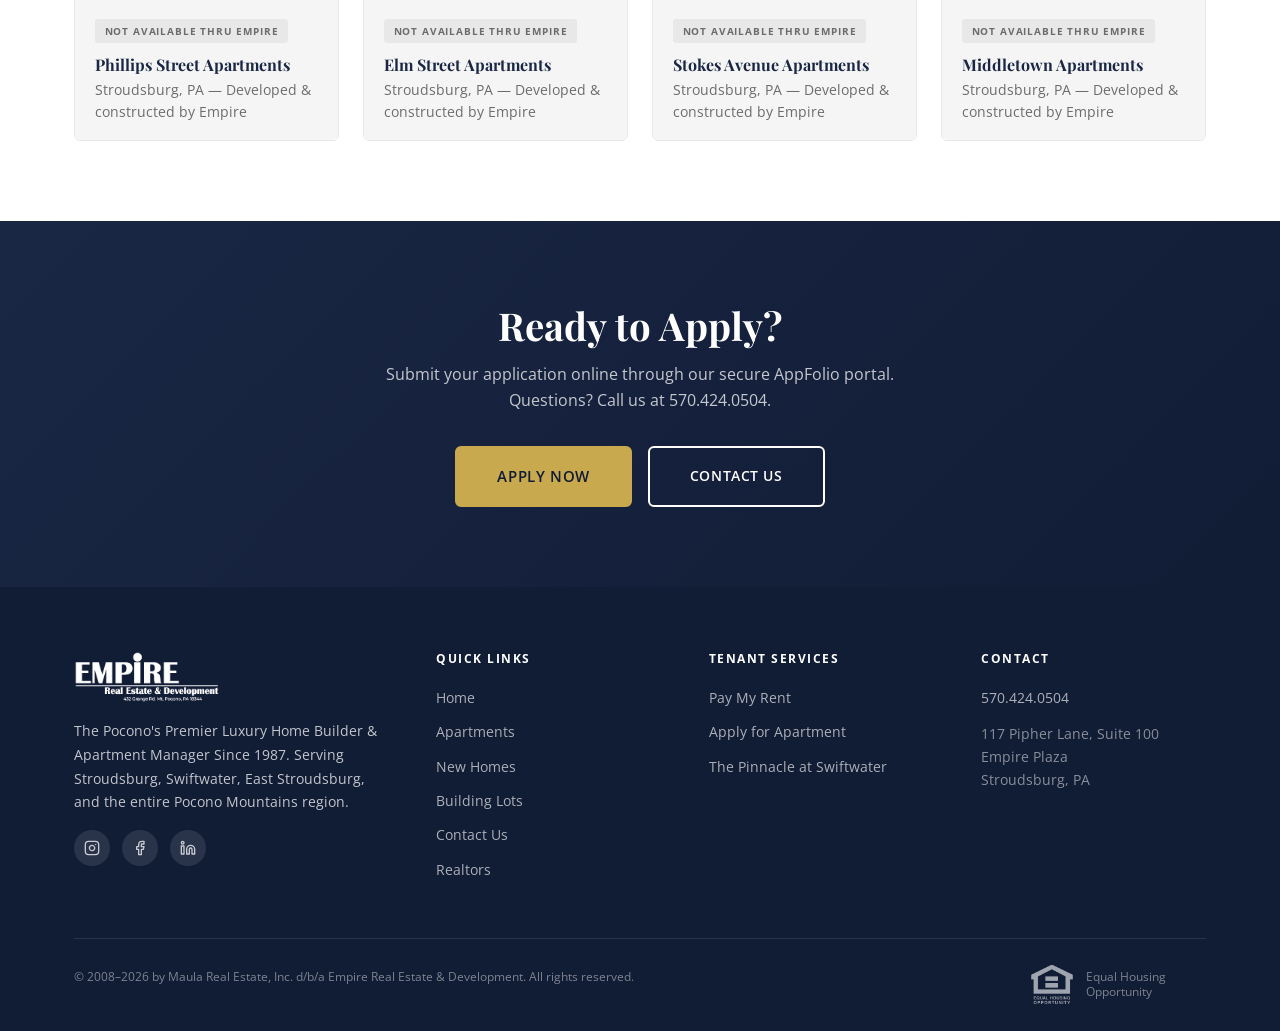
==== commit 569d9706: "updated" ====
--- a/apartments.html
+++ b/apartments.html
@@ -39,7 +39,7 @@
     <a href="index.html" class="header-logo" aria-label="Empire Real Estate — Home">
       <img src="images/brand/02-logo-navbar.png" alt="Empire Real Estate &amp; Development">
     </a>
-    <button class="nav-toggle" aria-label="Toggle navigation" aria-expanded="false">☰</button>
+    <button class="nav-toggle" aria-label="Toggle navigation" aria-expanded="false"><svg xmlns="http://www.w3.org/2000/svg" width="24" height="24" viewBox="0 0 24 24" fill="none" stroke="currentColor" stroke-width="2" stroke-linecap="round" stroke-linejoin="round"><line x1="3" y1="6" x2="21" y2="6"/><line x1="3" y1="12" x2="21" y2="12"/><line x1="3" y1="18" x2="21" y2="18"/></svg></button>
     <nav class="header-nav" aria-label="Main navigation">
       <a href="index.html">Home</a>
       <a href="apartments.html">Apartments</a>
@@ -47,6 +47,10 @@
       <a href="building-lots.html">Building Lots</a>
       <a href="contact.html">Contact Us</a>
       <a href="realtors.html">Realtors</a>
+      <div class="nav-mobile-ctas">
+        <a href="https://empirerealestate.appfolio.com/connect/users/sign_in" class="btn btn-outline" target="_blank" rel="noopener noreferrer">Pay My Rent</a>
+        <a href="https://empirerealestate.appfolio.com/listings/e20c38e4-67cb-4329-a742-0ed7de49cdbc/apply?source=Website" class="btn btn-primary" target="_blank" rel="noopener noreferrer">Apply Now</a>
+      </div>
     </nav>
     <div class="header-ctas">
       <span class="header-phone"><a href="tel:5704240504">570.424.0504</a></span>
@@ -549,5 +553,16 @@
 </footer>
 
 <script src="js/main.js"></script>
+
+<style>
+/* Mobile grid overrides for inline styles */
+@media (max-width: 480px) {
+  /* Parking/Internet 2-column grid to single column */
+  div[style*="display:grid"][style*="grid-template-columns:1fr 1fr"][style*="gap:1rem"] {
+    grid-template-columns: 1fr !important;
+  }
+}
+</style>
+
 </body>
 </html>
--- a/css/style.css
+++ b/css/style.css
@@ -32,7 +32,12 @@
 /* ---------- Reset & Base ---------- */
 *, *::before, *::after { box-sizing: border-box; margin: 0; padding: 0; }
 
-html { scroll-behavior: smooth; font-size: 16px; }
+html {
+  scroll-behavior: smooth;
+  font-size: 16px;
+  max-width: 100vw;
+  overflow-x: hidden;
+}
 
 body {
   font-family: var(--font-sans);
@@ -40,9 +45,12 @@
   background: var(--white);
   line-height: 1.65;
   -webkit-font-smoothing: antialiased;
-}
-
-img { max-width: 100%; height: auto; display: block; }
+  overflow-x: hidden;
+  max-width: 100vw;
+}
+
+img, video, iframe, embed, object { max-width: 100%; }
+img { height: auto; display: block; }
 a  { color: var(--navy); text-decoration: none; transition: color var(--transition); }
 a:hover { color: var(--gold); }
 ul { list-style: none; }
@@ -61,6 +69,10 @@
   max-width: 1180px;
   margin: 0 auto;
   padding: 0 1.5rem;
+}
+
+@media (max-width: 480px) {
+  .container { padding: 0 1rem; }
 }
 
 .section { padding: 5rem 0; }
@@ -168,16 +180,17 @@
   display: flex;
   align-items: center;
   justify-content: space-between;
-  gap: 1rem;
+  gap: .5rem;
   padding: .5rem 1.5rem;
+  overflow: hidden;
   max-width: 1280px;
   margin: 0 auto;
 }
 
 .header-logo img {
-  height: 80px;
+  height: 60px;
   width: auto;
-  max-width: 260px;
+  max-width: 200px;
   transition: opacity var(--transition);
 }
 .header-logo:hover img { opacity: .85; }
@@ -188,17 +201,19 @@
   gap: 0;
   flex: 1;
   justify-content: center;
+  flex-wrap: nowrap;
 }
 
 .header-nav a {
   color: rgba(255,255,255,.85);
-  font-size: .82rem;
+  font-size: .75rem;
   font-weight: 500;
   letter-spacing: .04em;
   text-transform: uppercase;
-  padding: .5rem .85rem;
+  padding: .5rem .55rem;
   border-radius: 4px;
   transition: all var(--transition);
+  white-space: nowrap;
 }
 .header-nav a:hover,
 .header-nav a.active {
@@ -209,7 +224,7 @@
 .header-ctas {
   display: flex;
   align-items: center;
-  gap: .6rem;
+  gap: .4rem;
   flex-shrink: 0;
 }
 
@@ -238,7 +253,18 @@
 }
 
 /* Mobile nav */
-@media (max-width: 900px) {
+/* Mobile CTA group inside hamburger menu — hidden on desktop */
+.nav-mobile-ctas { display: none; }
+
+/* Tight nav spacing for 900px–1100px range */
+@media (min-width: 901px) and (max-width: 1100px) {
+  .header-nav a {
+    font-size: .7rem;
+    padding: .4rem .45rem;
+  }
+}
+
+@media (max-width: 768px) {
   .header-logo img { height: 64px; max-width: 200px; }
   .nav-toggle { display: block; }
 
@@ -259,12 +285,29 @@
 
   .header-phone { display: none; }
 
-  .header-ctas .btn { font-size: .75rem; padding: .55rem 1rem; }
+  /* Hide desktop CTA buttons — they live in the hamburger on mobile */
+  .header-ctas { display: none; }
+
+  /* CTA buttons shown inside the open hamburger menu */
+  .nav-mobile-ctas {
+    display: flex;
+    gap: .75rem;
+    padding: .75rem 1rem .25rem;
+    margin-top: .25rem;
+    border-top: 1px solid rgba(255,255,255,.15);
+    flex-wrap: wrap;
+  }
+  .nav-mobile-ctas .btn {
+    flex: 1;
+    text-align: center;
+    font-size: .85rem;
+    padding: .65rem 1rem;
+    min-width: 120px;
+  }
 }
 
 @media (max-width: 480px) {
-  .header-logo img { height: 56px; max-width: 170px; }
-  .header-ctas { gap: .4rem; }
+  .header-logo img { height: 48px; max-width: 150px; }
 }
 
 /* ---------- Hero Sections ---------- */
@@ -372,6 +415,7 @@
   grid-template-columns: repeat(auto-fit, minmax(240px, 1fr));
   gap: 2rem;
   margin-top: 2.5rem;
+  overflow: hidden;
 }
 
 .feature-card {
@@ -387,9 +431,22 @@
   border-color: var(--gold);
 }
 .feature-icon {
-  font-size: 2rem;
+  width: 48px;
+  height: 48px;
+  display: flex;
+  align-items: center;
+  justify-content: center;
+  background: var(--gold);
+  border-radius: 50%;
+  padding: 12px;
   margin-bottom: 1rem;
-  display: block;
+  flex-shrink: 0;
+}
+.feature-icon svg {
+  width: 24px;
+  height: 24px;
+  stroke: var(--navy-dark);
+  flex-shrink: 0;
 }
 .feature-card h3 {
   font-size: 1.05rem;
@@ -725,6 +782,7 @@
   grid-template-columns: repeat(auto-fit, minmax(220px, 1fr));
   gap: 1rem;
   margin-bottom: 1.25rem;
+  overflow: hidden;
 }
 .floor-plan-card {
   background: var(--gray-light);
@@ -881,6 +939,7 @@
   grid-template-columns: repeat(auto-fit, minmax(280px, 1fr));
   gap: 1.5rem;
   margin-top: 2.5rem;
+  overflow: hidden;
 }
 .home-feature-card {
   padding: 1.75rem;
@@ -889,7 +948,24 @@
   border: 1px solid var(--gray);
   box-shadow: var(--shadow-sm);
 }
-.home-feature-card .icon { font-size: 2rem; margin-bottom: .75rem; }
+.home-feature-card .icon {
+  width: 48px;
+  height: 48px;
+  background: var(--gold);
+  border-radius: 50%;
+  display: flex;
+  align-items: center;
+  justify-content: center;
+  padding: 12px;
+  margin-bottom: 1rem;
+  flex-shrink: 0;
+}
+.home-feature-card .icon svg {
+  stroke: var(--navy-dark);
+  width: 24px;
+  height: 24px;
+  flex-shrink: 0;
+}
 .home-feature-card h3 { font-size: 1.05rem; margin-bottom: .4rem; }
 .home-feature-card p { font-size: .9rem; color: var(--text-muted); }
 
@@ -916,6 +992,7 @@
   gap: 3rem;
   padding-bottom: 3rem;
   border-bottom: 1px solid rgba(255,255,255,.1);
+  overflow: hidden;
 }
 
 @media (max-width: 900px) {
@@ -1014,6 +1091,7 @@
   grid-template-columns: repeat(4, 1fr);
   gap: 2rem;
   text-align: center;
+  overflow: hidden;
 }
 @media (max-width: 700px) {
   .stats-grid { grid-template-columns: repeat(2, 1fr); }
@@ -1242,6 +1320,7 @@
   grid-template-columns: repeat(3, 1fr);
   gap: 1.5rem;
   margin-top: 2.5rem;
+  overflow: hidden;
 }
 
 .apt-photo-card {
@@ -1252,7 +1331,11 @@
   box-shadow: var(--shadow-sm);
 }
 
+/* Use absolute positioning so height is not dependent on
+   the grid item's computed block size — works in all browsers */
 .apt-photo-card img {
+  position: absolute;
+  inset: 0;
   width: 100%;
   height: 100%;
   object-fit: cover;
@@ -1327,10 +1410,19 @@
   .apt-gallery-featured { aspect-ratio: 16/9; }
   .apt-meta { gap: 1rem; }
 }
+@media (max-width: 640px) {
+  .header-inner { width: 100%; }
+  .header-inner, .stats-grid, .features-grid, .apt-photo-grid, .floor-plans, .new-homes-features, .footer-grid {
+    width: 100%;
+  }
+}
 @media (max-width: 480px) {
   .features-grid { grid-template-columns: 1fr; }
   .hero-btns { flex-direction: column; }
   .hero-btns .btn { text-align: center; }
   .floor-plans { grid-template-columns: 1fr; }
   .stats-grid { grid-template-columns: 1fr 1fr; }
-}
+  .apt-photo-grid { grid-template-columns: 1fr; }
+  .new-homes-features { grid-template-columns: 1fr; }
+  .footer-grid { grid-template-columns: 1fr; }
+}
